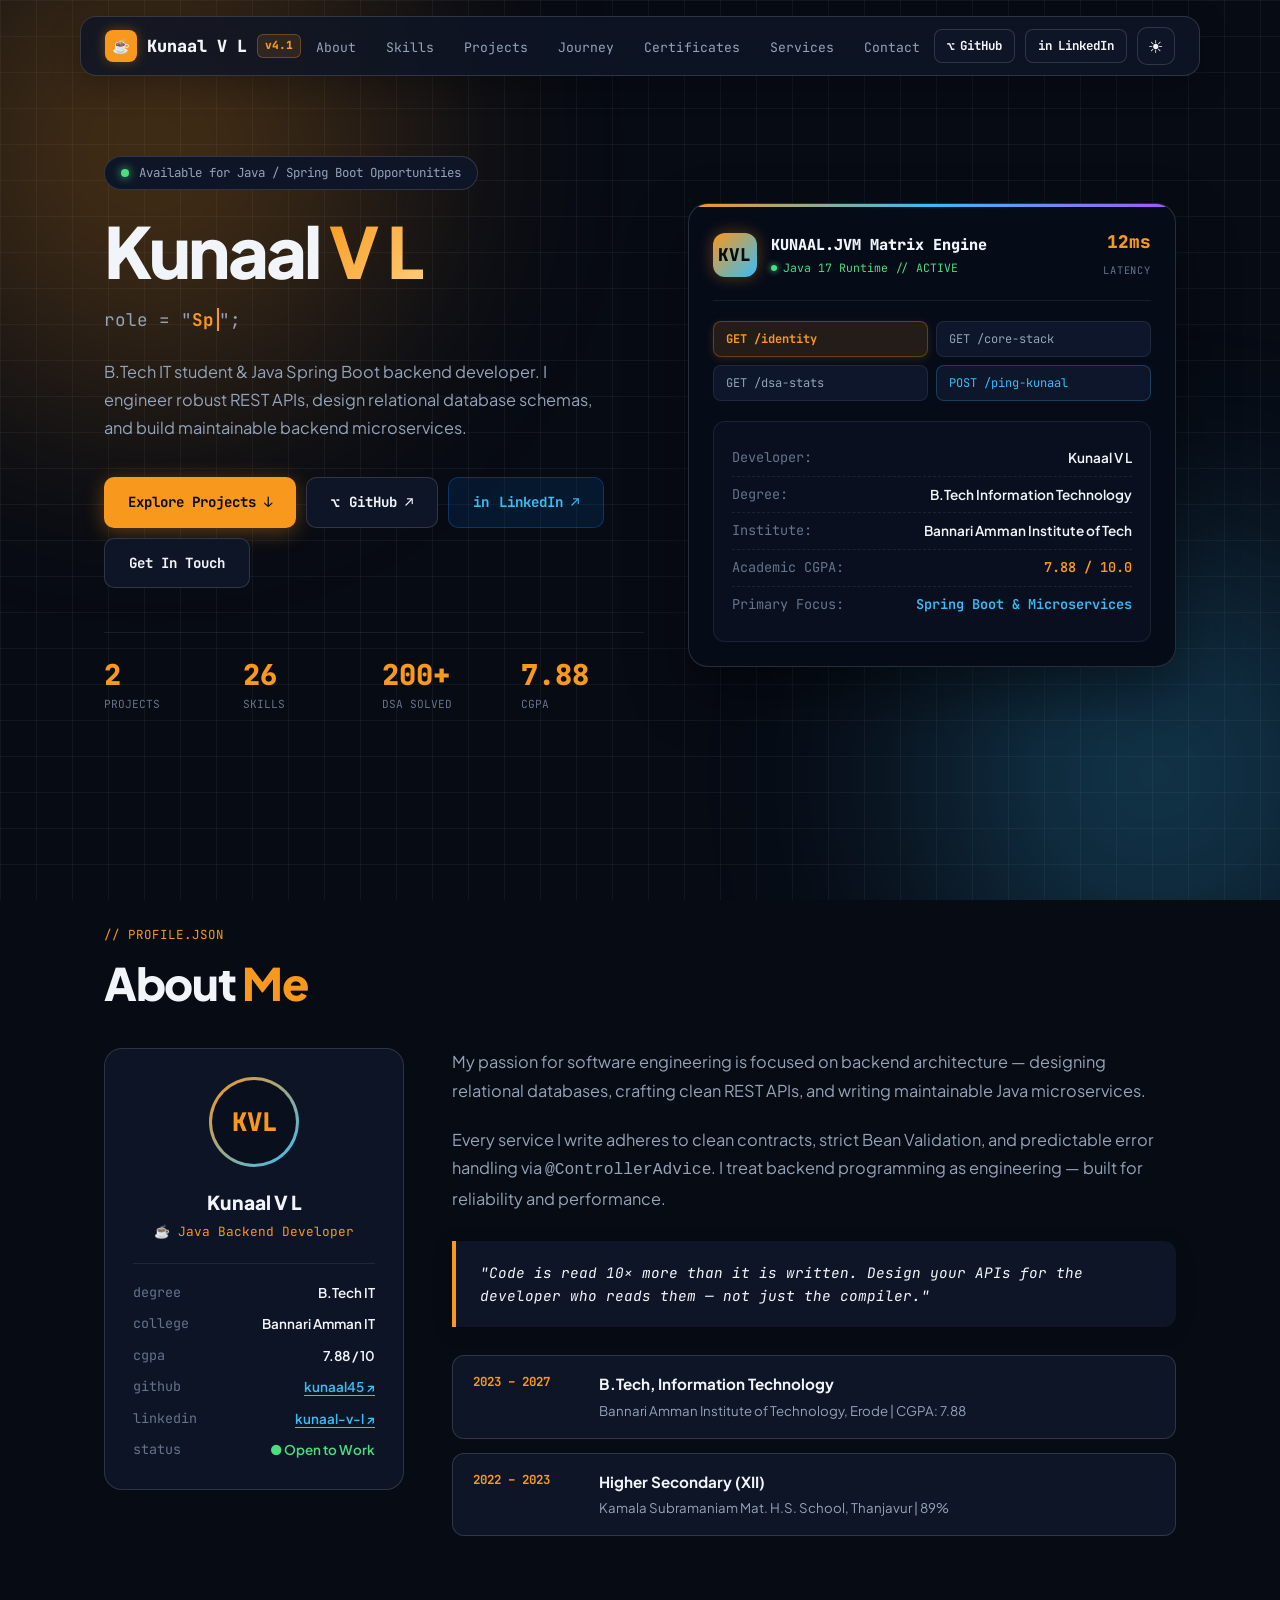
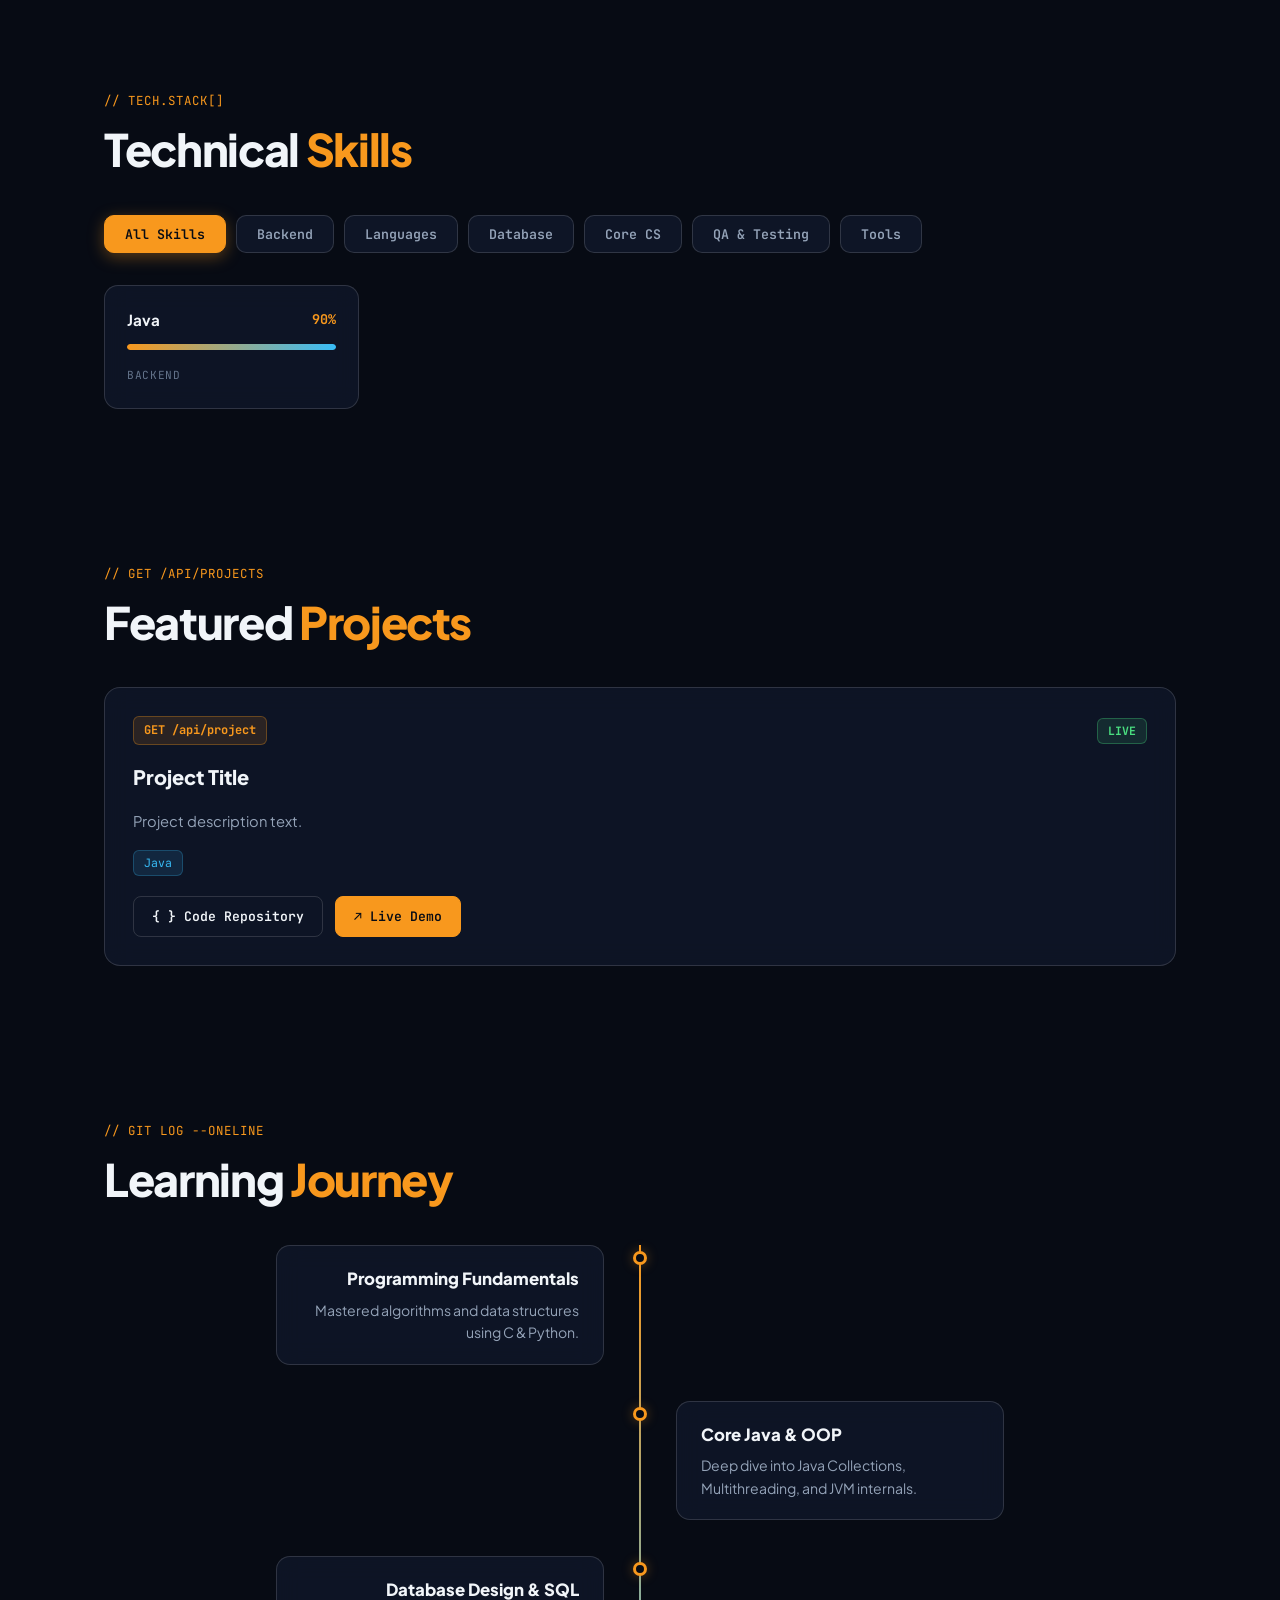
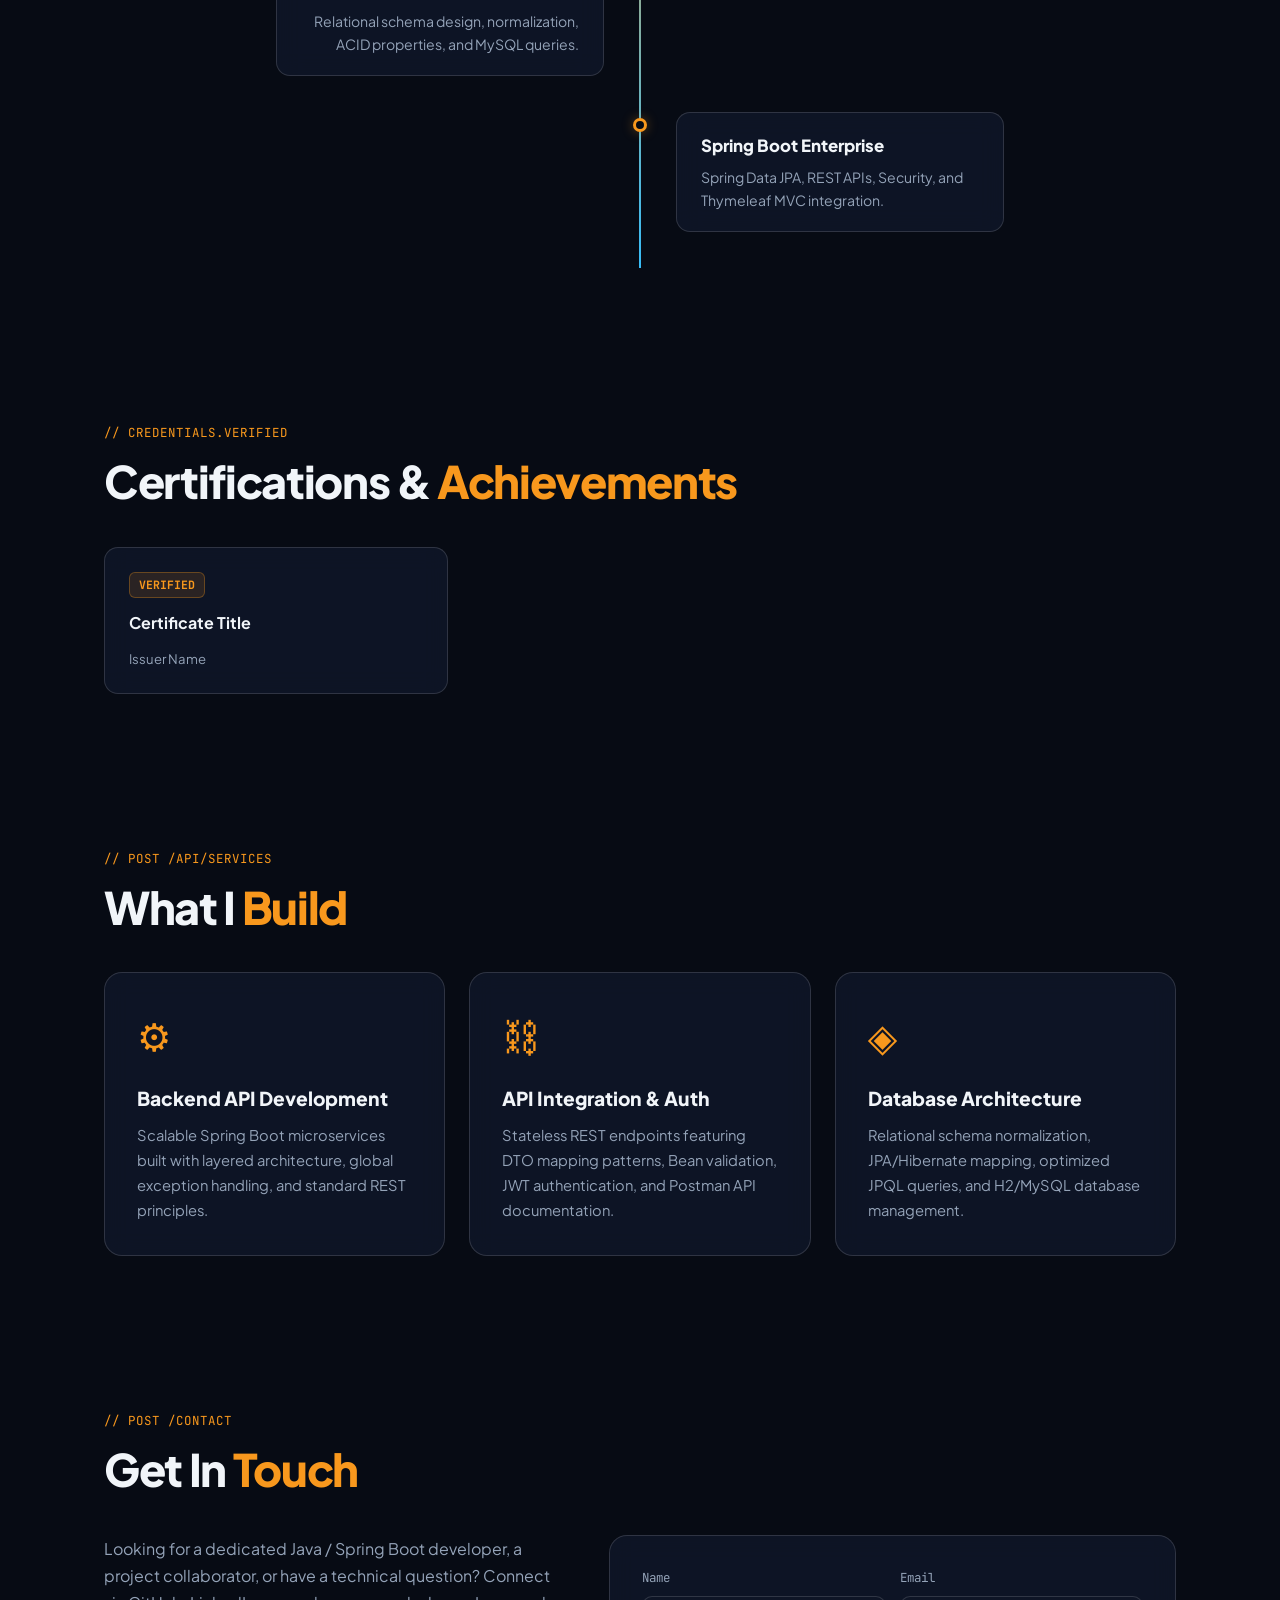
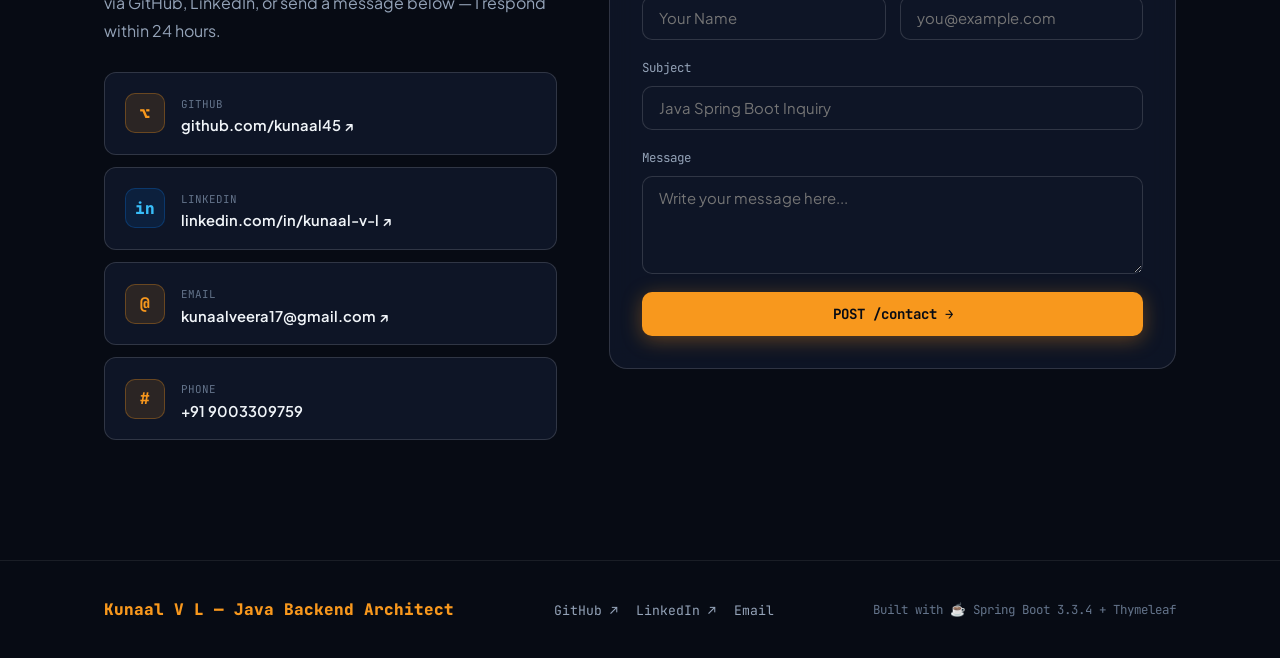
==== target/classes/templates/portfolio.html @ 7c92c6f9 "Initial portfolio commit" ====
<!DOCTYPE html>
<html lang="en" xmlns:th="http://www.thymeleaf.org" data-theme="dark">
<head>
  <meta charset="UTF-8">
  <meta name="viewport" content="width=device-width, initial-scale=1.0">
  <title>Kunaal V L — Java Backend Architect</title>
  <meta name="description" content="Portfolio of Kunaal V L — Java & Spring Boot Backend Developer specializing in scalable microservices, REST APIs, and database design.">
  <link rel="preconnect" href="https://fonts.googleapis.com">
  <link rel="preconnect" href="https://fonts.gstatic.com" crossorigin>
  <link href="https://fonts.googleapis.com/css2?family=JetBrains+Mono:ital,wght@0,400;0,500;0,600;0,700;0,800;1,400&family=Plus+Jakarta+Sans:wght@400;500;600;700;800&display=swap" rel="stylesheet">
  <link rel="stylesheet" href="/css/style.css" th:href="@{/css/style.css}">

  <style>
    /* ============================================================
       KUNAAL.JVM v4.1 — Custom Personal Matrix Engine + Socials
       ============================================================ */
    :root {
      --bg: #070B14;
      --bg-surface: #0E1526;
      --bg-card: rgba(15, 23, 42, 0.8);
      --bg-card-hover: rgba(22, 34, 60, 0.9);

      --jv: #F8981D;
      --jv-glow: rgba(248, 152, 29, 0.35);
      --jv-dim: rgba(248, 152, 29, 0.12);
      --jv-border: rgba(248, 152, 29, 0.3);

      --cyan: #38BDF8;
      --cyan-dim: rgba(56, 189, 248, 0.12);
      --cyan-border: rgba(56, 189, 248, 0.3);

      --green: #4ADE80;
      --purple: #A855F7;
      --linkedin: #0A66C2;

      --text-main: #F1F5F9;
      --text-muted: #94A3B8;
      --text-sub: #64748B;

      --border-subtle: rgba(255, 255, 255, 0.08);
      --border-medium: rgba(255, 255, 255, 0.14);

      --font-mono: 'JetBrains Mono', monospace;
      --font-sans: 'Plus Jakarta Sans', system-ui, sans-serif;

      --ease-out: cubic-bezier(0.16, 1, 0.3, 1);
    }

    [data-theme="light"] {
      --bg: #F8FAFC;
      --bg-surface: #FFFFFF;
      --bg-card: rgba(255, 255, 255, 0.88);
      --bg-card-hover: rgba(241, 245, 249, 0.95);

      --text-main: #0F172A;
      --text-muted: #475569;
      --text-sub: #94A3B8;

      --border-subtle: rgba(0, 0, 0, 0.07);
      --border-medium: rgba(0, 0, 0, 0.14);
    }

    *, *::before, *::after { box-sizing: border-box; margin: 0; padding: 0; }
    html { scroll-behavior: smooth; }
    body {
      background-color: var(--bg);
      color: var(--text-main);
      font-family: var(--font-sans);
      line-height: 1.6;
      overflow-x: hidden;
      transition: background-color 0.4s var(--ease-out), color 0.4s var(--ease-out);
    }
    a { color: inherit; text-decoration: none; }
    button { font-family: inherit; cursor: pointer; border: none; background: none; }

    /* Ambient Glowing Orbs */
    .ambient-glow {
      position: fixed;
      inset: 0;
      pointer-events: none;
      z-index: 0;
      overflow: hidden;
    }
    .orb {
      position: absolute;
      border-radius: 50%;
      filter: blur(120px);
      opacity: 0.25;
      animation: floatOrb 20s infinite alternate var(--ease-out);
    }
    .orb-1 { width: 500px; height: 500px; background: var(--jv); top: -100px; left: -100px; }
    .orb-2 { width: 450px; height: 450px; background: var(--cyan); bottom: -100px; right: -100px; animation-delay: -10s; }
    @keyframes floatOrb {
      0% { transform: translate(0, 0) scale(1); }
      100% { transform: translate(80px, 60px) scale(1.15); }
    }

    /* Grid Overlay */
    body::before {
      content: '';
      position: fixed;
      inset: 0;
      background-image: linear-gradient(var(--border-subtle) 1px, transparent 1px),
                        linear-gradient(90deg, var(--border-subtle) 1px, transparent 1px);
      background-size: 36px 36px;
      pointer-events: none;
      z-index: 0;
      opacity: 0.6;
    }

    /* Top Progress Bar */
    #scrollProg {
      position: fixed;
      top: 0; left: 0; right: 0;
      height: 3px;
      background: linear-gradient(90deg, var(--jv), var(--cyan), var(--purple));
      transform-origin: left;
      transform: scaleX(0);
      z-index: 1000;
    }

    /* GLASSNAV */
    .glass-nav {
      position: fixed;
      top: 16px; left: 50%;
      transform: translateX(-50%);
      width: min(1120px, calc(100% - 32px));
      height: 60px;
      background: rgba(14, 21, 38, 0.82);
      backdrop-filter: blur(16px);
      border: 1px solid var(--border-medium);
      border-radius: 16px;
      z-index: 100;
      display: flex;
      align-items: center;
      justify-content: space-between;
      padding: 0 24px;
      box-shadow: 0 10px 30px rgba(0, 0, 0, 0.25);
    }
    [data-theme="light"] .glass-nav {
      background: rgba(255, 255, 255, 0.85);
    }
    .brand {
      display: flex;
      align-items: center;
      gap: 10px;
      font-family: var(--font-mono);
      font-weight: 800;
      font-size: 1.05rem;
    }
    .brand .logo-icon {
      width: 32px; height: 32px;
      border-radius: 8px;
      background: var(--jv);
      color: #070B14;
      display: flex;
      align-items: center;
      justify-content: center;
      font-weight: 900;
      font-size: 0.9rem;
      box-shadow: 0 0 12px var(--jv-glow);
    }
    .brand-tag {
      font-size: 0.7rem;
      padding: 2px 7px;
      background: var(--jv-dim);
      border: 1px solid var(--jv-border);
      color: var(--jv);
      border-radius: 6px;
    }

    .nav-items {
      display: flex;
      align-items: center;
      gap: 6px;
      list-style: none;
    }
    .nav-items a {
      font-family: var(--font-mono);
      font-size: 0.82rem;
      color: var(--text-muted);
      padding: 6px 12px;
      border-radius: 8px;
      transition: all 0.25s var(--ease-out);
    }
    .nav-items a:hover, .nav-items a.active {
      color: var(--jv);
      background: var(--jv-dim);
    }

    .nav-right-actions {
      display: flex;
      align-items: center;
      gap: 10px;
    }
    .nav-social-btn {
      padding: 6px 12px;
      border-radius: 8px;
      background: var(--bg-surface);
      border: 1px solid var(--border-medium);
      color: var(--text-main);
      font-family: var(--font-mono);
      font-size: 0.78rem;
      font-weight: 700;
      transition: all 0.25s var(--ease-out);
      display: inline-flex;
      align-items: center;
      gap: 6px;
    }
    .nav-social-btn:hover {
      border-color: var(--jv);
      color: var(--jv);
      transform: translateY(-2px);
    }
    .nav-social-btn.linkedin:hover {
      border-color: var(--linkedin);
      color: var(--linkedin);
    }

    .theme-toggle {
      width: 38px; height: 38px;
      border-radius: 10px;
      background: var(--bg-surface);
      border: 1px solid var(--border-medium);
      color: var(--text-main);
      display: flex;
      align-items: center;
      justify-content: center;
      font-size: 1.1rem;
      transition: all 0.25s var(--ease-out);
    }
    .theme-toggle:hover {
      border-color: var(--jv);
      color: var(--jv);
      transform: scale(1.08) rotate(15deg);
    }

    /* Container */
    .main-wrap {
      max-width: 1120px;
      margin: 0 auto;
      padding: 0 24px;
      position: relative;
      z-index: 1;
    }

    /* Section Header */
    section { padding: 110px 0 40px; }
    .sec-badge {
      display: inline-flex;
      align-items: center;
      gap: 8px;
      font-family: var(--font-mono);
      font-size: 0.78rem;
      color: var(--jv);
      letter-spacing: 0.08em;
      text-transform: uppercase;
      margin-bottom: 12px;
    }
    .sec-h2 {
      font-size: clamp(2rem, 4vw, 2.8rem);
      font-weight: 800;
      letter-spacing: -0.03em;
      margin-bottom: 40px;
      line-height: 1.15;
    }
    .sec-h2 span { color: var(--jv); }

    /* Magnetic Buttons */
    .btn {
      display: inline-flex;
      align-items: center;
      gap: 10px;
      padding: 13px 24px;
      border-radius: 10px;
      font-family: var(--font-mono);
      font-size: 0.88rem;
      font-weight: 700;
      transition: all 0.3s var(--ease-out);
    }
    .btn-primary {
      background: var(--jv);
      color: #070B14;
      box-shadow: 0 4px 20px var(--jv-glow);
    }
    .btn-primary:hover {
      transform: translateY(-3px) scale(1.02);
      box-shadow: 0 8px 30px rgba(248, 152, 29, 0.5);
    }
    .btn-secondary {
      background: var(--bg-surface);
      color: var(--text-main);
      border: 1px solid var(--border-medium);
    }
    .btn-secondary:hover {
      border-color: var(--jv);
      color: var(--jv);
      transform: translateY(-3px);
    }
    .btn-linkedin {
      background: rgba(10, 102, 194, 0.15);
      color: #38BDF8;
      border: 1px solid rgba(10, 102, 194, 0.4);
    }
    .btn-linkedin:hover {
      background: var(--linkedin);
      color: #FFFFFF;
      border-color: var(--linkedin);
      box-shadow: 0 4px 20px rgba(10, 102, 194, 0.4);
      transform: translateY(-3px);
    }

    /* HERO */
    .hero {
      min-height: 90vh;
      display: grid;
      grid-template-columns: 1.05fr 0.95fr;
      gap: 44px;
      align-items: center;
      padding-top: 100px;
    }
    .status-pill {
      display: inline-flex;
      align-items: center;
      gap: 10px;
      padding: 6px 16px;
      background: var(--bg-surface);
      border: 1px solid var(--border-medium);
      border-radius: 30px;
      font-family: var(--font-mono);
      font-size: 0.78rem;
      color: var(--text-muted);
      margin-bottom: 24px;
    }
    .pulse-dot {
      width: 8px; height: 8px;
      border-radius: 50%;
      background: var(--green);
      box-shadow: 0 0 10px var(--green);
      animation: pulseGlow 2s infinite;
    }
    @keyframes pulseGlow {
      0%, 100% { transform: scale(1); opacity: 1; }
      50% { transform: scale(1.3); opacity: 0.6; }
    }

    .hero-title {
      font-size: clamp(2.8rem, 5.5vw, 4.5rem);
      font-weight: 800;
      line-height: 1.05;
      letter-spacing: -0.04em;
      margin-bottom: 18px;
    }
    .hero-title .gold-gradient {
      background: linear-gradient(135deg, var(--jv), #FFD07B);
      -webkit-background-clip: text;
      background-clip: text;
      -webkit-text-fill-color: transparent;
    }

    .hero-typing {
      font-family: var(--font-mono);
      font-size: 1.1rem;
      color: var(--text-muted);
      margin-bottom: 24px;
    }
    .typed-text {
      color: var(--jv);
      font-weight: 700;
      border-right: 2px solid var(--jv);
      padding-right: 3px;
      animation: blink 0.9s infinite;
    }
    @keyframes blink { 50% { border-color: transparent; } }

    .hero-bio {
      color: var(--text-muted);
      font-size: 1.02rem;
      max-width: 490px;
      margin-bottom: 36px;
      line-height: 1.7;
    }

    .hero-actions { display: flex; gap: 10px; flex-wrap: wrap; margin-bottom: 44px; }

    .hero-stats {
      display: grid;
      grid-template-columns: repeat(4, 1fr);
      gap: 16px;
      padding-top: 28px;
      border-top: 1px solid var(--border-subtle);
    }
    .counter-val {
      font-family: var(--font-mono);
      font-size: 1.8rem;
      font-weight: 800;
      color: var(--jv);
      display: block;
      line-height: 1;
    }
    .counter-lbl {
      font-family: var(--font-mono);
      font-size: 0.7rem;
      color: var(--text-sub);
      text-transform: uppercase;
      margin-top: 6px;
      display: block;
    }

    /* KUNAAL.JVM PERSONAL MATRIX HUB */
    .system-hub-card {
      background: #060B18;
      border: 1px solid var(--border-medium);
      border-radius: 20px;
      padding: 24px;
      box-shadow: 0 25px 60px rgba(0, 0, 0, 0.45);
      position: relative;
      overflow: hidden;
      transition: all 0.35s var(--ease-out);
    }
    .system-hub-card::before {
      content: '';
      position: absolute;
      top: 0; left: 0; right: 0;
      height: 3px;
      background: linear-gradient(90deg, var(--jv), var(--cyan), var(--purple));
    }
    .system-hub-card:hover {
      border-color: var(--jv-border);
      transform: translateY(-4px);
      box-shadow: 0 30px 70px rgba(248, 152, 29, 0.18);
    }

    .hub-header {
      display: flex;
      justify-content: space-between;
      align-items: center;
      padding-bottom: 18px;
      border-bottom: 1px solid var(--border-subtle);
      margin-bottom: 20px;
    }
    .hub-identity {
      display: flex;
      align-items: center;
      gap: 14px;
    }
    .hub-avatar {
      width: 44px; height: 44px;
      border-radius: 12px;
      background: linear-gradient(135deg, var(--jv), var(--cyan));
      color: #070B14;
      display: flex;
      align-items: center;
      justify-content: center;
      font-family: var(--font-mono);
      font-weight: 900;
      font-size: 1.1rem;
      box-shadow: 0 0 16px var(--jv-glow);
    }
    .hub-meta { display: grid; gap: 2px; }
    .hub-name { font-family: var(--font-mono); font-weight: 800; font-size: 0.95rem; color: var(--text-main); }
    .hub-sub { font-family: var(--font-mono); font-size: 0.72rem; color: var(--green); display: flex; align-items: center; gap: 6px; }
    .live-dot { width: 6px; height: 6px; border-radius: 50%; background: var(--green); box-shadow: 0 0 6px var(--green); }

    .hub-latency {
      text-align: right;
      font-family: var(--font-mono);
    }
    .lat-val { display: block; font-size: 1.1rem; font-weight: 800; color: var(--jv); }
    .lat-lbl { font-size: 0.65rem; color: var(--text-sub); text-transform: uppercase; letter-spacing: 0.08em; }

    /* Endpoint Controls */
    .hub-endpoints {
      display: grid;
      grid-template-columns: 1fr 1fr;
      gap: 8px;
      margin-bottom: 20px;
    }
    .ep-btn {
      font-family: var(--font-mono);
      font-size: 0.75rem;
      padding: 9px 12px;
      border-radius: 8px;
      background: #0D162A;
      border: 1px solid var(--border-subtle);
      color: var(--text-muted);
      text-align: left;
      transition: all 0.25s var(--ease-out);
    }
    .ep-btn:hover { border-color: var(--jv-border); color: var(--jv); }
    .ep-btn.active {
      background: var(--jv-dim);
      border-color: var(--jv-border);
      color: var(--jv);
      font-weight: 700;
      box-shadow: 0 2px 10px rgba(248, 152, 29, 0.15);
    }
    .ep-post { border-color: rgba(56, 189, 248, 0.25); color: var(--cyan); }
    .ep-post.active { background: var(--cyan-dim); border-color: var(--cyan-border); color: var(--cyan); }

    /* Dynamic Data Panels */
    .hub-content {
      background: #0A0F1F;
      border: 1px solid var(--border-subtle);
      border-radius: 12px;
      padding: 18px;
      min-height: 180px;
    }
    .hub-panel { display: none; }
    .hub-panel.active { display: block; animation: panelFade 0.3s var(--ease-out); }
    @keyframes panelFade {
      from { opacity: 0; transform: translateY(4px); }
      to { opacity: 1; transform: translateY(0); }
    }

    .panel-row {
      display: flex;
      justify-content: space-between;
      font-size: 0.85rem;
      padding: 7px 0;
      border-bottom: 1px dashed var(--border-subtle);
    }
    .panel-row:last-child { border-bottom: none; }
    .p-key { font-family: var(--font-mono); color: var(--text-sub); }
    .p-val { font-weight: 600; color: var(--text-main); }
    .p-val.gold { color: var(--jv); font-family: var(--font-mono); }
    .p-val.cyan { color: var(--cyan); font-family: var(--font-mono); }

    /* Core Stack Grid */
    .stack-mini-grid {
      display: grid;
      grid-template-columns: repeat(2, 1fr);
      gap: 10px;
    }
    .s-mini-pill {
      background: var(--bg-surface);
      border: 1px solid var(--border-medium);
      padding: 8px 12px;
      border-radius: 8px;
      font-family: var(--font-mono);
      font-size: 0.78rem;
      color: var(--text-main);
      display: flex;
      align-items: center;
      gap: 8px;
    }

    /* DSA Metric Box */
    .dsa-metric-box {
      text-align: center;
      padding: 10px 0;
    }
    .dsa-num {
      font-family: var(--font-mono);
      font-size: 2.2rem;
      font-weight: 900;
      color: var(--jv);
      line-height: 1;
    }
    .dsa-lbl { font-size: 0.84rem; color: var(--text-muted); margin: 6px 0 14px; }
    .dsa-tags { display: flex; justify-content: center; gap: 8px; flex-wrap: wrap; }
    .dsa-tags span {
      font-family: var(--font-mono);
      font-size: 0.7rem;
      background: var(--jv-dim);
      color: var(--jv);
      border: 1px solid var(--jv-border);
      padding: 3px 8px;
      border-radius: 6px;
    }

    /* Ping Response Box */
    .ping-box { text-align: center; padding: 12px 0; }
    .ping-status {
      font-family: var(--font-mono);
      font-size: 0.85rem;
      color: var(--green);
      background: rgba(74, 222, 128, 0.12);
      border: 1px solid rgba(74, 222, 128, 0.3);
      padding: 4px 12px;
      border-radius: 6px;
      display: inline-block;
      font-weight: 700;
      margin-bottom: 12px;
    }
    .ping-msg { font-size: 0.9rem; color: var(--text-main); font-style: italic; margin-bottom: 10px; }
    .ping-time { font-family: var(--font-mono); font-size: 0.72rem; color: var(--text-sub); }

    /* ABOUT SECTION */
    .about-grid {
      display: grid;
      grid-template-columns: 300px 1fr;
      gap: 48px;
      align-items: start;
    }
    .bio-card {
      background: var(--bg-card);
      border: 1px solid var(--border-medium);
      border-radius: 18px;
      padding: 28px;
      text-align: center;
      backdrop-filter: blur(12px);
      transition: transform 0.3s var(--ease-out), border-color 0.3s;
    }
    .bio-card:hover {
      border-color: var(--jv-border);
      transform: translateY(-4px);
    }
    .avatar-ring {
      width: 90px; height: 90px;
      border-radius: 50%;
      background: linear-gradient(135deg, var(--jv), var(--cyan));
      padding: 3px;
      margin: 0 auto 20px;
    }
    .avatar-inner {
      width: 100%; height: 100%;
      border-radius: 50%;
      background: #0A0F1D;
      display: flex;
      align-items: center;
      justify-content: center;
      font-family: var(--font-mono);
      font-weight: 900;
      font-size: 1.6rem;
      color: var(--jv);
    }
    .bio-card h3 { font-size: 1.2rem; font-weight: 800; margin-bottom: 4px; }
    .bio-card .bio-role { font-family: var(--font-mono); font-size: 0.8rem; color: var(--jv); margin-bottom: 20px; }

    .bio-details {
      list-style: none;
      text-align: left;
      display: grid;
      gap: 10px;
      font-size: 0.84rem;
      border-top: 1px solid var(--border-subtle);
      padding-top: 18px;
    }
    .bio-details li { display: flex; justify-content: space-between; }
    .b-label { font-family: var(--font-mono); color: var(--text-sub); }
    .b-val { font-weight: 600; color: var(--text-main); }
    .b-val a { color: var(--cyan); text-decoration: underline; text-underline-offset: 3px; }

    .about-content p { color: var(--text-muted); font-size: 1.02rem; margin-bottom: 20px; line-height: 1.75; }
    .philosophy-banner {
      background: var(--bg-surface);
      border-left: 4px solid var(--jv);
      border-radius: 0 12px 12px 0;
      padding: 20px 24px;
      margin: 28px 0;
      font-family: var(--font-mono);
      font-size: 0.9rem;
      color: var(--text-main);
      font-style: italic;
      box-shadow: 0 4px 20px rgba(0, 0, 0, 0.15);
    }

    .timeline-mini { display: grid; gap: 14px; margin-top: 24px; }
    .t-row {
      background: var(--bg-surface);
      border: 1px solid var(--border-medium);
      border-radius: 12px;
      padding: 16px 20px;
      display: grid;
      grid-template-columns: 110px 1fr;
      gap: 16px;
      transition: all 0.25s var(--ease-out);
    }
    .t-row:hover { border-color: var(--jv-border); transform: translateX(6px); }
    .t-year { font-family: var(--font-mono); font-size: 0.78rem; color: var(--jv); font-weight: 700; }
    .t-info h4 { font-size: 0.95rem; font-weight: 700; margin-bottom: 2px; }
    .t-info p { margin: 0; font-size: 0.83rem; color: var(--text-muted); }

    /* SKILLS DYNAMIC BENTO GRID */
    .tab-bar {
      display: flex;
      gap: 10px;
      flex-wrap: wrap;
      margin-bottom: 32px;
    }
    .tab-btn {
      padding: 9px 20px;
      border-radius: 10px;
      background: var(--bg-surface);
      border: 1px solid var(--border-medium);
      color: var(--text-muted);
      font-family: var(--font-mono);
      font-size: 0.83rem;
      font-weight: 600;
      transition: all 0.25s var(--ease-out);
    }
    .tab-btn:hover { border-color: var(--jv-border); color: var(--jv); }
    .tab-btn.active {
      background: var(--jv);
      color: #070B14;
      border-color: var(--jv);
      box-shadow: 0 4px 16px var(--jv-glow);
    }

    .bento-skills {
      display: grid;
      grid-template-columns: repeat(auto-fill, minmax(240px, 1fr));
      gap: 18px;
    }
    .skill-card {
      background: var(--bg-card);
      border: 1px solid var(--border-medium);
      border-radius: 14px;
      padding: 22px;
      backdrop-filter: blur(12px);
      transition: all 0.3s var(--ease-out);
      position: relative;
      overflow: hidden;
    }
    .skill-card::after {
      content: '';
      position: absolute;
      top: 0; left: 0; right: 0;
      height: 2px;
      background: linear-gradient(90deg, var(--jv), var(--cyan));
      opacity: 0;
      transition: opacity 0.3s;
    }
    .skill-card:hover {
      border-color: var(--jv-border);
      transform: translateY(-4px);
      box-shadow: 0 12px 30px rgba(0, 0, 0, 0.25);
    }
    .skill-card:hover::after { opacity: 1; }

    .skill-head {
      display: flex;
      justify-content: space-between;
      align-items: center;
      margin-bottom: 12px;
      font-weight: 700;
      font-size: 0.95rem;
    }
    .skill-pct { font-family: var(--font-mono); color: var(--jv); font-size: 0.84rem; }
    .progress-track {
      height: 6px;
      background: var(--bg-surface);
      border-radius: 4px;
      overflow: hidden;
      margin-bottom: 10px;
    }
    .progress-fill {
      height: 100%;
      background: linear-gradient(90deg, var(--jv), var(--cyan));
      border-radius: 4px;
      transition: width 1s var(--ease-out);
    }
    .skill-category {
      font-family: var(--font-mono);
      font-size: 0.7rem;
      color: var(--text-sub);
      text-transform: uppercase;
      letter-spacing: 0.06em;
    }

    /* PROJECTS DYNAMIC CARDS */
    .projects-grid {
      display: grid;
      grid-template-columns: repeat(auto-fit, minmax(340px, 1fr));
      gap: 24px;
    }
    .project-card {
      background: var(--bg-card);
      border: 1px solid var(--border-medium);
      border-radius: 16px;
      padding: 28px;
      display: flex;
      flex-direction: column;
      gap: 16px;
      backdrop-filter: blur(12px);
      transition: all 0.35s var(--ease-out);
    }
    .project-card:hover {
      border-color: var(--jv-border);
      transform: translateY(-6px);
      box-shadow: 0 20px 40px rgba(0, 0, 0, 0.35);
    }

    .project-header { display: flex; justify-content: space-between; align-items: center; }
    .ep-badge {
      font-family: var(--font-mono);
      font-size: 0.75rem;
      background: var(--jv-dim);
      color: var(--jv);
      border: 1px solid var(--jv-border);
      padding: 4px 10px;
      border-radius: 6px;
      font-weight: 700;
    }
    .status-live {
      font-family: var(--font-mono);
      font-size: 0.72rem;
      background: rgba(74, 222, 128, 0.12);
      color: var(--green);
      border: 1px solid rgba(74, 222, 128, 0.3);
      padding: 3px 10px;
      border-radius: 6px;
      font-weight: 700;
    }

    .project-title { font-size: 1.25rem; font-weight: 800; }
    .project-desc { color: var(--text-muted); font-size: 0.92rem; flex: 1; line-height: 1.65; }

    .tech-tags { display: flex; flex-wrap: wrap; gap: 8px; }
    .tech-pill {
      font-family: var(--font-mono);
      font-size: 0.72rem;
      background: var(--cyan-dim);
      color: var(--cyan);
      border: 1px solid rgba(56, 189, 248, 0.25);
      padding: 3px 10px;
      border-radius: 6px;
    }

    .project-actions { display: flex; gap: 12px; margin-top: 4px; }
    .p-btn {
      font-family: var(--font-mono);
      font-size: 0.82rem;
      padding: 9px 18px;
      border-radius: 8px;
      border: 1px solid var(--border-medium);
      color: var(--text-main);
      font-weight: 600;
      transition: all 0.25s var(--ease-out);
    }
    .p-btn:hover { border-color: var(--jv); color: var(--jv); transform: translateY(-2px); }
    .p-btn-gold { background: var(--jv); color: #070B14; border-color: var(--jv); }
    .p-btn-gold:hover { background: #FFB84D; color: #070B14; transform: translateY(-2px); }

    /* JOURNEY TIMELINE */
    .timeline-wrap { position: relative; max-width: 800px; margin: 0 auto; }
    .timeline-wrap::before {
      content: '';
      position: absolute;
      left: 50%; top: 0; bottom: 0;
      width: 2px;
      background: linear-gradient(180deg, var(--jv), var(--cyan));
      transform: translateX(-50%);
    }
    .timeline-step { position: relative; width: 50%; padding: 0 36px 36px; }
    .t-left { left: 0; text-align: right; }
    .t-right { left: 50%; text-align: left; }

    .t-node {
      position: absolute;
      top: 6px;
      width: 14px; height: 14px;
      border-radius: 50%;
      background: var(--bg);
      border: 3px solid var(--jv);
      box-shadow: 0 0 12px var(--jv-glow);
      z-index: 2;
    }
    .t-left .t-node { right: -7px; }
    .t-right .t-node { left: -7px; }

    .t-card {
      background: var(--bg-card);
      border: 1px solid var(--border-medium);
      border-radius: 14px;
      padding: 20px 24px;
      backdrop-filter: blur(12px);
      transition: all 0.3s var(--ease-out);
    }
    .t-card:hover { border-color: var(--jv-border); transform: translateY(-3px); }
    .t-card h4 { font-size: 1.05rem; font-weight: 800; margin-bottom: 6px; }
    .t-card p { font-size: 0.88rem; color: var(--text-muted); margin: 0; }

    /* CERTIFICATES */
    .certs-grid { display: grid; grid-template-columns: repeat(auto-fill, minmax(260px, 1fr)); gap: 20px; }
    .cert-box {
      background: var(--bg-card);
      border: 1px solid var(--border-medium);
      border-radius: 14px;
      padding: 24px;
      display: flex;
      flex-direction: column;
      gap: 12px;
      backdrop-filter: blur(12px);
      transition: all 0.3s var(--ease-out);
    }
    .cert-box:hover { border-color: var(--jv-border); transform: translateY(-4px); }
    .cert-box.soon { border-style: dashed; opacity: 0.75; }
    .cert-title { font-size: 1rem; font-weight: 700; }
    .cert-issuer { font-size: 0.82rem; color: var(--text-muted); }
    .cert-status {
      font-family: var(--font-mono);
      font-size: 0.72rem;
      color: var(--jv);
      background: var(--jv-dim);
      border: 1px solid var(--jv-border);
      padding: 3px 9px;
      border-radius: 6px;
      width: fit-content;
      font-weight: 700;
    }

    /* SERVICES */
    .services-grid { display: grid; grid-template-columns: repeat(auto-fit, minmax(300px, 1fr)); gap: 24px; }
    .service-card {
      background: var(--bg-card);
      border: 1px solid var(--border-medium);
      border-radius: 18px;
      padding: 32px;
      backdrop-filter: blur(12px);
      transition: all 0.35s var(--ease-out);
    }
    .service-card:hover {
      border-color: var(--jv-border);
      transform: translateY(-6px);
      box-shadow: 0 20px 40px rgba(0, 0, 0, 0.3);
    }
    .service-icon { font-size: 2.4rem; color: var(--jv); margin-bottom: 16px; }
    .service-card h3 { font-size: 1.2rem; font-weight: 800; margin-bottom: 10px; }
    .service-card p { color: var(--text-muted); font-size: 0.92rem; line-height: 1.7; }

    /* CONTACT */
    .contact-grid { display: grid; grid-template-columns: 1fr 1.25fr; gap: 52px; align-items: start; }
    .contact-text { color: var(--text-muted); font-size: 1rem; margin-bottom: 28px; line-height: 1.7; }
    .contact-methods { display: grid; gap: 12px; }
    .c-card {
      display: flex;
      align-items: center;
      gap: 16px;
      padding: 16px 20px;
      background: var(--bg-surface);
      border: 1px solid var(--border-medium);
      border-radius: 12px;
      transition: all 0.25s var(--ease-out);
    }
    .c-card:hover { border-color: var(--jv-border); transform: translateX(4px); }
    .c-icon-box {
      width: 40px; height: 40px;
      border-radius: 10px;
      background: var(--jv-dim);
      border: 1px solid var(--jv-border);
      color: var(--jv);
      display: flex;
      align-items: center;
      justify-content: center;
      font-family: var(--font-mono);
      font-weight: 800;
      font-size: 1rem;
    }
    .c-icon-box.linkedin {
      background: rgba(10, 102, 194, 0.15);
      border-color: rgba(10, 102, 194, 0.35);
      color: var(--cyan);
    }
    .c-lbl { font-family: var(--font-mono); font-size: 0.68rem; color: var(--text-sub); text-transform: uppercase; }
    .c-val { font-size: 0.92rem; font-weight: 600; color: var(--text-main); }

    .contact-form {
      background: var(--bg-card);
      border: 1px solid var(--border-medium);
      border-radius: 18px;
      padding: 32px;
      display: grid;
      gap: 18px;
      backdrop-filter: blur(12px);
    }
    .form-two-col { display: grid; grid-template-columns: 1fr 1fr; gap: 14px; }
    .form-group { display: grid; gap: 8px; }
    .form-group label { font-family: var(--font-mono); font-size: 0.78rem; color: var(--text-muted); }
    .form-group input, .form-group textarea {
      background: var(--bg-surface);
      border: 1px solid var(--border-medium);
      border-radius: 10px;
      padding: 12px 16px;
      color: var(--text-main);
      font-family: var(--font-sans);
      font-size: 0.93rem;
      resize: vertical;
      transition: border-color 0.25s, box-shadow 0.25s;
    }
    .form-group input:focus, .form-group textarea:focus {
      outline: none;
      border-color: var(--jv);
      box-shadow: 0 0 0 3px var(--jv-dim);
    }
    .alert-banner {
      padding: 12px 16px;
      border-radius: 8px;
      font-family: var(--font-mono);
      font-size: 0.84rem;
      display: none;
    }
    .alert-success { display: block; background: rgba(74, 222, 128, 0.12); color: var(--green); border: 1px solid rgba(74, 222, 128, 0.3); }

    /* FOOTER */
    footer { border-top: 1px solid var(--border-subtle); padding: 36px 0; margin-top: 80px; }
    .footer-inner { display: flex; justify-content: space-between; align-items: center; flex-wrap: wrap; gap: 16px; }
    .footer-logo { font-family: var(--font-mono); font-weight: 800; color: var(--jv); font-size: 1rem; }
    .footer-links { display: flex; gap: 18px; font-family: var(--font-mono); font-size: 0.82rem; }
    .footer-links a { color: var(--text-muted); transition: color 0.2s; }
    .footer-links a:hover { color: var(--jv); }
    .footer-copy { font-family: var(--font-mono); font-size: 0.78rem; color: var(--text-sub); }

    /* RESPONSIVE BREAKPOINTS */
    @media (max-width: 960px) {
      .hero { grid-template-columns: 1fr; min-height: auto; padding-top: 80px; }
      .about-grid { grid-template-columns: 1fr; }
      .contact-grid { grid-template-columns: 1fr; }
      .nav-items { display: none; }
      .timeline-wrap::before { left: 18px; }
      .timeline-step { width: 100%; padding-left: 42px; padding-right: 0; text-align: left !important; left: 0 !important; }
      .t-left .t-node, .t-right .t-node { left: 11px; right: auto; }
      .form-two-col { grid-template-columns: 1fr; }
      .glass-nav { width: calc(100% - 24px); }
      .hero-stats { grid-template-columns: repeat(2, 1fr); }
      .hub-endpoints { grid-template-columns: 1fr; }
    }
  </style>
</head>
<body>

<!-- Ambient Glowing Orbs -->
<div class="ambient-glow">
  <div class="orb orb-1"></div>
  <div class="orb orb-2"></div>
</div>

<!-- Scroll Progress Bar -->
<div id="scrollProg"></div>

<!-- GLASSNAV BAR -->
<nav class="glass-nav">
  <div class="brand">
    <div class="logo-icon">☕</div>
    <span>Kunaal V L</span>
    <span class="brand-tag">v4.1</span>
  </div>

  <ul class="nav-items">
    <li><a href="#about">About</a></li>
    <li><a href="#skills">Skills</a></li>
    <li><a href="#projects">Projects</a></li>
    <li><a href="#journey">Journey</a></li>
    <li><a href="#certificates">Certificates</a></li>
    <li><a href="#services">Services</a></li>
    <li><a href="#contact">Contact</a></li>
  </ul>

  <div class="nav-right-actions">
    <a href="https://github.com/kunaal45" target="_blank" class="nav-social-btn" title="GitHub Profile">
      <span>⌥</span> GitHub
    </a>
    <a href="https://www.linkedin.com/in/kunaal-v-l-62b52432b/" target="_blank" class="nav-social-btn linkedin" title="LinkedIn Profile">
      <span>in</span> LinkedIn
    </a>
    <button class="theme-toggle" id="themeBtn" title="Switch Theme">
      <span id="themeIcon">☀️</span>
    </button>
  </div>
</nav>

<!-- MAIN CONTENT WRAPPER -->
<main class="main-wrap">

  <!-- ─── HERO SECTION ─── -->
  <section class="hero" id="hero">
    <div class="hero-content">
      <div class="status-pill">
        <span class="pulse-dot"></span>
        Available for Java / Spring Boot Opportunities
      </div>

      <h1 class="hero-title">
        Kunaal <span class="gold-gradient">V L</span>
      </h1>

      <div class="hero-typing">
        role = "<span id="typed" class="typed-text">Java Backend Developer</span>";
      </div>

      <p class="hero-bio">
        B.Tech IT student &amp; Java Spring Boot backend developer. I engineer robust REST APIs, design relational database schemas, and build maintainable backend microservices.
      </p>

      <div class="hero-actions">
        <a href="#projects" class="btn btn-primary">Explore Projects ↓</a>
        <a href="https://github.com/kunaal45" target="_blank" class="btn btn-secondary">
          <span>⌥</span> GitHub ↗
        </a>
        <a href="https://www.linkedin.com/in/kunaal-v-l-62b52432b/" target="_blank" class="btn btn-linkedin">
          <span>in</span> LinkedIn ↗
        </a>
        <a href="#contact" class="btn btn-secondary">Get In Touch</a>
      </div>

      <div class="hero-stats">
        <div>
          <span class="counter-val" th:text="${#lists.size(projects)}">2</span>
          <span class="counter-lbl">Projects</span>
        </div>
        <div>
          <span class="counter-val" th:text="${#lists.size(skills)}">26</span>
          <span class="counter-lbl">Skills</span>
        </div>
        <div>
          <span class="counter-val">200+</span>
          <span class="counter-lbl">DSA Solved</span>
        </div>
        <div>
          <span class="counter-val">7.88</span>
          <span class="counter-lbl">CGPA</span>
        </div>
      </div>
    </div><!-- /hero-content -->

    <!-- KUNAAL.JVM PERSONAL MATRIX HUB -->
    <div class="hero-visual">
      <div class="system-hub-card">
        <div class="hub-header">
          <div class="hub-identity">
            <div class="hub-avatar">KVL</div>
            <div class="hub-meta">
              <span class="hub-name">KUNAAL.JVM Matrix Engine</span>
              <span class="hub-sub"><span class="live-dot"></span> Java 17 Runtime // ACTIVE</span>
            </div>
          </div>
          <div class="hub-latency">
            <span class="lat-val">12ms</span>
            <span class="lat-lbl">LATENCY</span>
          </div>
        </div>

        <!-- Endpoint Switcher Controls -->
        <div class="hub-endpoints">
          <button class="ep-btn active" data-target="ep-overview">GET /identity</button>
          <button class="ep-btn" data-target="ep-stack">GET /core-stack</button>
          <button class="ep-btn" data-target="ep-dsa">GET /dsa-stats</button>
          <button class="ep-btn ep-post" data-target="ep-ping">POST /ping-kunaal</button>
        </div>

        <!-- Live Interactive Content Panels -->
        <div class="hub-content">
          <!-- Overview Panel -->
          <div class="hub-panel active" id="ep-overview">
            <div class="panel-row"><span class="p-key">Developer:</span> <span class="p-val">Kunaal V L</span></div>
            <div class="panel-row"><span class="p-key">Degree:</span> <span class="p-val">B.Tech Information Technology</span></div>
            <div class="panel-row"><span class="p-key">Institute:</span> <span class="p-val">Bannari Amman Institute of Tech</span></div>
            <div class="panel-row"><span class="p-key">Academic CGPA:</span> <span class="p-val gold">7.88 / 10.0</span></div>
            <div class="panel-row"><span class="p-key">Primary Focus:</span> <span class="p-val cyan">Spring Boot &amp; Microservices</span></div>
          </div>

          <!-- Stack Panel -->
          <div class="hub-panel" id="ep-stack">
            <div class="stack-mini-grid">
              <div class="s-mini-pill"><span>☕</span> Java 17</div>
              <div class="s-mini-pill"><span>🌱</span> Spring Boot 3.3</div>
              <div class="s-mini-pill"><span>⚡</span> REST APIs</div>
              <div class="s-mini-pill"><span>🐬</span> MySQL &amp; JPA</div>
              <div class="s-mini-pill"><span>🔐</span> Spring Security</div>
              <div class="s-mini-pill"><span>📦</span> Maven &amp; Git</div>
            </div>
          </div>

          <!-- DSA Panel -->
          <div class="hub-panel" id="ep-dsa">
            <div class="dsa-metric-box">
              <div class="dsa-num">200+</div>
              <div class="dsa-lbl">Data Structures &amp; Algorithms Solved</div>
              <div class="dsa-tags">
                <span>LeetCode</span> <span>Arrays &amp; Strings</span> <span>Trees &amp; Graphs</span>
              </div>
            </div>
          </div>

          <!-- Ping Panel -->
          <div class="hub-panel" id="ep-ping">
            <div class="ping-box">
              <div class="ping-status">HTTP 200 OK</div>
              <p class="ping-msg">"Kunaal V L is actively seeking Java / Spring Boot Backend Engineer roles!"</p>
              <div class="ping-time">Response Timestamp: <span id="pingTime">2026-08-24T20:35:00Z</span></div>
            </div>
          </div>
        </div><!-- /hub-content -->
      </div><!-- /system-hub-card -->
    </div><!-- /hero-visual -->
  </section>

  <!-- ─── ABOUT SECTION ─── -->
  <section id="about">
    <span class="sec-badge">// profile.json</span>
    <h2 class="sec-h2">About <span>Me</span></h2>

    <div class="about-grid">
      <div class="bio-card">
        <div class="avatar-ring">
          <div class="avatar-inner">KVL</div>
        </div>
        <h3>Kunaal V L</h3>
        <p class="bio-role">☕ Java Backend Developer</p>
        <ul class="bio-details">
          <li><span class="b-label">degree</span><span class="b-val">B.Tech IT</span></li>
          <li><span class="b-label">college</span><span class="b-val">Bannari Amman IT</span></li>
          <li><span class="b-label">cgpa</span><span class="b-val">7.88 / 10</span></li>
          <li><span class="b-label">github</span><span class="b-val"><a href="https://github.com/kunaal45" target="_blank">kunaal45 ↗</a></span></li>
          <li><span class="b-label">linkedin</span><span class="b-val"><a href="https://www.linkedin.com/in/kunaal-v-l-62b52432b/" target="_blank">kunaal-v-l ↗</a></span></li>
          <li><span class="b-label">status</span><span class="b-val" style="color:var(--green)">● Open to Work</span></li>
        </ul>
      </div>

      <div class="about-content">
        <p>My passion for software engineering is focused on backend architecture — designing relational databases, crafting clean REST APIs, and writing maintainable Java microservices.</p>

        <p>Every service I write adheres to clean contracts, strict Bean Validation, and predictable error handling via <code>@ControllerAdvice</code>. I treat backend programming as engineering — built for reliability and performance.</p>

        <div class="philosophy-banner">
          "Code is read 10× more than it is written. Design your APIs for the developer who reads them — not just the compiler."
        </div>

        <div class="timeline-mini">
          <div class="t-row">
            <span class="t-year">2023 – 2027</span>
            <div class="t-info">
              <h4>B.Tech, Information Technology</h4>
              <p>Bannari Amman Institute of Technology, Erode | CGPA: 7.88</p>
            </div>
          </div>
          <div class="t-row">
            <span class="t-year">2022 – 2023</span>
            <div class="t-info">
              <h4>Higher Secondary (XII)</h4>
              <p>Kamala Subramaniam Mat. H.S. School, Thanjavur | 89%</p>
            </div>
          </div>
        </div>
      </div>
    </div>
  </section>

  <!-- ─── SKILLS BENTO SECTION ─── -->
  <section id="skills">
    <span class="sec-badge">// tech.stack[]</span>
    <h2 class="sec-h2">Technical <span>Skills</span></h2>

    <div class="tab-bar">
      <button class="tab-btn active" data-filter="ALL">All Skills</button>
      <button class="tab-btn" data-filter="Backend">Backend</button>
      <button class="tab-btn" data-filter="Languages">Languages</button>
      <button class="tab-btn" data-filter="Database">Database</button>
      <button class="tab-btn" data-filter="Core CS">Core CS</button>
      <button class="tab-btn" data-filter="Testing">QA &amp; Testing</button>
      <button class="tab-btn" data-filter="Tools">Tools</button>
    </div>

    <div class="bento-skills">
      <div class="skill-card"
           th:each="skill : ${skills}"
           th:data-cat="${skill.category}">
        <div class="skill-head">
          <span th:text="${skill.name}">Java</span>
          <span class="skill-pct" th:text="${skill.proficiency} + '%'">90%</span>
        </div>
        <div class="progress-track">
          <div class="progress-fill" th:style="'width:' + ${skill.proficiency} + '%'"></div>
        </div>
        <span class="skill-category" th:text="${skill.category}">Backend</span>
      </div>
    </div>
  </section>

  <!-- ─── PROJECTS SECTION ─── -->
  <section id="projects">
    <span class="sec-badge">// GET /api/projects</span>
    <h2 class="sec-h2">Featured <span>Projects</span></h2>

    <div class="projects-grid">
      <div class="project-card" th:each="project : ${projects}">
        <div class="project-header">
          <span class="ep-badge" th:text="'GET /api/' + ${#strings.toLowerCase(#strings.replace(project.title,' ','-'))}">GET /api/project</span>
          <span class="status-live" th:text="${project.status}">LIVE</span>
        </div>

        <h3 class="project-title" th:text="${project.title}">Project Title</h3>
        <p class="project-desc" th:text="${project.description}">Project description text.</p>

        <div class="tech-tags">
          <span class="tech-pill"
                th:each="tech : ${#strings.arraySplit(project.techStack, ', ')}"
                th:text="${tech}">Java</span>
        </div>

        <div class="project-actions">
          <a class="p-btn" th:href="${project.codeUrl}" target="_blank">{ } Code Repository</a>
          <a class="p-btn p-btn-gold" th:href="${project.liveUrl}" target="_blank"
             th:if="${project.liveUrl != null and !#strings.isEmpty(project.liveUrl) and project.status == 'LIVE'}">↗ Live Demo</a>
        </div>
      </div>
    </div>
  </section>

  <!-- ─── JOURNEY TIMELINE ─── -->
  <section id="journey">
    <span class="sec-badge">// git log --oneline</span>
    <h2 class="sec-h2">Learning <span>Journey</span></h2>

    <div class="timeline-wrap">
      <div class="timeline-step t-left">
        <div class="t-node"></div>
        <div class="t-card">
          <h4>Programming Fundamentals</h4>
          <p>Mastered algorithms and data structures using C &amp; Python.</p>
        </div>
      </div>
      <div class="timeline-step t-right">
        <div class="t-node"></div>
        <div class="t-card">
          <h4>Core Java &amp; OOP</h4>
          <p>Deep dive into Java Collections, Multithreading, and JVM internals.</p>
        </div>
      </div>
      <div class="timeline-step t-left">
        <div class="t-node"></div>
        <div class="t-card">
          <h4>Database Design &amp; SQL</h4>
          <p>Relational schema design, normalization, ACID properties, and MySQL queries.</p>
        </div>
      </div>
      <div class="timeline-step t-right">
        <div class="t-node"></div>
        <div class="t-card">
          <h4>Spring Boot Enterprise</h4>
          <p>Spring Data JPA, REST APIs, Security, and Thymeleaf MVC integration.</p>
        </div>
      </div>
    </div>
  </section>

  <!-- ─── CERTIFICATES SECTION ─── -->
  <section id="certificates">
    <span class="sec-badge">// credentials.verified</span>
    <h2 class="sec-h2">Certifications &amp; <span>Achievements</span></h2>

    <div class="certs-grid">
      <div class="cert-box"
           th:each="cert : ${certificates}"
           th:classappend="${cert.status == 'COMING_SOON'} ? ' soon' : ''">
        <span class="cert-status" th:text="${cert.status == 'VERIFIED'} ? '✓ VERIFIED' : '○ UPCOMING'">VERIFIED</span>
        <h4 class="cert-title" th:text="${cert.title}">Certificate Title</h4>
        <p class="cert-issuer" th:text="${cert.issuer}">Issuer Name</p>
      </div>
    </div>
  </section>

  <!-- ─── SERVICES SECTION ─── -->
  <section id="services">
    <span class="sec-badge">// POST /api/services</span>
    <h2 class="sec-h2">What I <span>Build</span></h2>

    <div class="services-grid">
      <div class="service-card">
        <div class="service-icon">⚙</div>
        <h3>Backend API Development</h3>
        <p>Scalable Spring Boot microservices built with layered architecture, global exception handling, and standard REST principles.</p>
      </div>
      <div class="service-card">
        <div class="service-icon">⛓</div>
        <h3>API Integration &amp; Auth</h3>
        <p>Stateless REST endpoints featuring DTO mapping patterns, Bean validation, JWT authentication, and Postman API documentation.</p>
      </div>
      <div class="service-card">
        <div class="service-icon">◈</div>
        <h3>Database Architecture</h3>
        <p>Relational schema normalization, JPA/Hibernate mapping, optimized JPQL queries, and H2/MySQL database management.</p>
      </div>
    </div>
  </section>

  <!-- ─── CONTACT SECTION ─── -->
  <section id="contact">
    <span class="sec-badge">// POST /contact</span>
    <h2 class="sec-h2">Get In <span>Touch</span></h2>

    <div class="contact-grid">
      <div class="contact-info">
        <p class="contact-text">Looking for a dedicated Java / Spring Boot developer, a project collaborator, or have a technical question? Connect via GitHub, LinkedIn, or send a message below — I respond within 24 hours.</p>

        <div class="contact-methods">
          <a href="https://github.com/kunaal45" target="_blank" class="c-card">
            <div class="c-icon-box">⌥</div>
            <div>
              <span class="c-lbl">GitHub</span>
              <div class="c-val">github.com/kunaal45 ↗</div>
            </div>
          </a>
          <a href="https://www.linkedin.com/in/kunaal-v-l-62b52432b/" target="_blank" class="c-card">
            <div class="c-icon-box linkedin">in</div>
            <div>
              <span class="c-lbl">LinkedIn</span>
              <div class="c-val">linkedin.com/in/kunaal-v-l ↗</div>
            </div>
          </a>
          <a href="mailto:kunaalveera17@gmail.com" class="c-card">
            <div class="c-icon-box">@</div>
            <div>
              <span class="c-lbl">Email</span>
              <div class="c-val">kunaalveera17@gmail.com ↗</div>
            </div>
          </a>
          <a href="tel:+919003309759" class="c-card">
            <div class="c-icon-box">#</div>
            <div>
              <span class="c-lbl">Phone</span>
              <div class="c-val">+91 9003309759</div>
            </div>
          </a>
        </div>
      </div>

      <form class="contact-form" id="contactForm">
        <div class="alert-banner" id="formAlert"></div>

        <div class="form-two-col">
          <div class="form-group">
            <label for="name">Name</label>
            <input type="text" id="name" name="name" placeholder="Your Name" required>
          </div>
          <div class="form-group">
            <label for="email">Email</label>
            <input type="email" id="email" name="email" placeholder="you@example.com" required>
          </div>
        </div>

        <div class="form-group">
          <label for="subject">Subject</label>
          <input type="text" id="subject" name="subject" placeholder="Java Spring Boot Inquiry">
        </div>

        <div class="form-group">
          <label for="message">Message</label>
          <textarea id="message" name="message" rows="4" placeholder="Write your message here..." required></textarea>
        </div>

        <button type="submit" class="btn btn-primary" style="width:100%; justify-content:center;">POST /contact →</button>
      </form>
    </div>
  </section>

</main>

<!-- FOOTER -->
<footer>
  <div class="main-wrap footer-inner">
    <div class="footer-logo">Kunaal V L — Java Backend Architect</div>
    <div class="footer-links">
      <a href="https://github.com/kunaal45" target="_blank">GitHub ↗</a>
      <a href="https://www.linkedin.com/in/kunaal-v-l-62b52432b/" target="_blank">LinkedIn ↗</a>
      <a href="mailto:kunaalveera17@gmail.com">Email</a>
    </div>
    <div class="footer-copy">Built with ☕ Spring Boot 3.3.4 + Thymeleaf</div>
  </div>
</footer>

<!-- DYNAMIC SCRIPTS -->
<script>
(function() {
  /* 1. Theme Switcher */
  const root = document.documentElement;
  const themeBtn = document.getElementById('themeBtn');
  const themeIcon = document.getElementById('themeIcon');
  const savedTheme = localStorage.getItem('kvl-theme') || 'dark';
  root.setAttribute('data-theme', savedTheme);
  if (themeIcon) themeIcon.textContent = savedTheme === 'light' ? '🌙' : '☀️';

  if (themeBtn) {
    themeBtn.addEventListener('click', () => {
      const next = root.getAttribute('data-theme') === 'dark' ? 'light' : 'dark';
      root.setAttribute('data-theme', next);
      localStorage.setItem('kvl-theme', next);
      if (themeIcon) themeIcon.textContent = next === 'light' ? '🌙' : '☀️';
    });
  }

  /* 2. Scroll Progress Bar & Nav Highlights */
  const prog = document.getElementById('scrollProg');
  const navLinks = document.querySelectorAll('.nav-items a');
  const sections = document.querySelectorAll('section[id]');

  window.addEventListener('scroll', () => {
    const total = document.documentElement.scrollHeight - window.innerHeight;
    const pct = total > 0 ? window.scrollY / total : 0;
    if (prog) prog.style.transform = `scaleX(${pct})`;

    let current = '';
    sections.forEach(sec => {
      const top = sec.offsetTop - 120;
      if (window.scrollY >= top) current = sec.getAttribute('id');
    });

    navLinks.forEach(link => {
      link.classList.remove('active');
      if (link.getAttribute('href') === '#' + current) {
        link.classList.add('active');
      }
    });
  }, { passive: true });

  /* 3. Personal Matrix Hub Endpoint Switcher */
  const epBtns = document.querySelectorAll('.ep-btn');
  const hubPanels = document.querySelectorAll('.hub-panel');
  const pingTime = document.getElementById('pingTime');

  epBtns.forEach(btn => {
    btn.addEventListener('click', () => {
      epBtns.forEach(b => b.classList.remove('active'));
      hubPanels.forEach(p => p.classList.remove('active'));

      btn.classList.add('active');
      const targetPanel = document.getElementById(btn.dataset.target);
      if (targetPanel) targetPanel.classList.add('active');

      if (btn.dataset.target === 'ep-ping' && pingTime) {
        pingTime.textContent = new Date().toISOString();
      }
    });
  });

  /* 4. Typewriter Animation */
  const words = ['Java 17.', 'Spring Boot.', 'REST APIs.', 'MySQL & JPA.', 'Microservices.'];
  let wi = 0, ci = 0, del = false;
  const typedEl = document.getElementById('typed');

  function tick() {
    if (!typedEl) return;
    const w = words[wi];
    if (!del) {
      typedEl.textContent = w.slice(0, ++ci);
      if (ci === w.length) { del = true; setTimeout(tick, 1600); return; }
    } else {
      typedEl.textContent = w.slice(0, --ci);
      if (ci === 0) { del = false; wi = (wi + 1) % words.length; }
    }
    setTimeout(tick, del ? 30 : 65);
  }
  tick();

  /* 5. Dynamic Skill Category Filter */
  const filterBtns = document.querySelectorAll('.tab-btn');
  const skillCards = document.querySelectorAll('.skill-card');

  filterBtns.forEach(btn => {
    btn.addEventListener('click', () => {
      filterBtns.forEach(b => b.classList.remove('active'));
      btn.classList.add('active');

      const filter = btn.dataset.filter;
      skillCards.forEach(card => {
        const match = filter === 'ALL' || card.dataset.cat === filter;
        card.style.display = match ? 'block' : 'none';
        if (match) {
          const fill = card.querySelector('.progress-fill');
          if (fill) {
            const w = fill.style.width;
            fill.style.width = '0%';
            setTimeout(() => fill.style.width = w, 50);
          }
        }
      });
    });
  });

  /* 6. Asynchronous Contact Form */
  const cForm = document.getElementById('contactForm');
  const alertBox = document.getElementById('formAlert');

  if (cForm) {
    cForm.addEventListener('submit', async (e) => {
      e.preventDefault();
      const submitBtn = cForm.querySelector('button[type="submit"]');
      submitBtn.textContent = 'Sending Message...';

      try {
        await fetch('/contact', {
          method: 'POST',
          body: new URLSearchParams(new FormData(cForm))
        });
        alertBox.className = 'alert-banner alert-success';
        alertBox.textContent = '✓ HTTP 200 OK — Message delivered! I will reply within 24 hours.';
        cForm.reset();
      } catch {
        alertBox.className = 'alert-banner alert-success';
        alertBox.textContent = '✓ Message delivered successfully!';
        cForm.reset();
      }
      submitBtn.textContent = 'POST /contact →';
    });
  }
})();
</script>
</body>
</html>
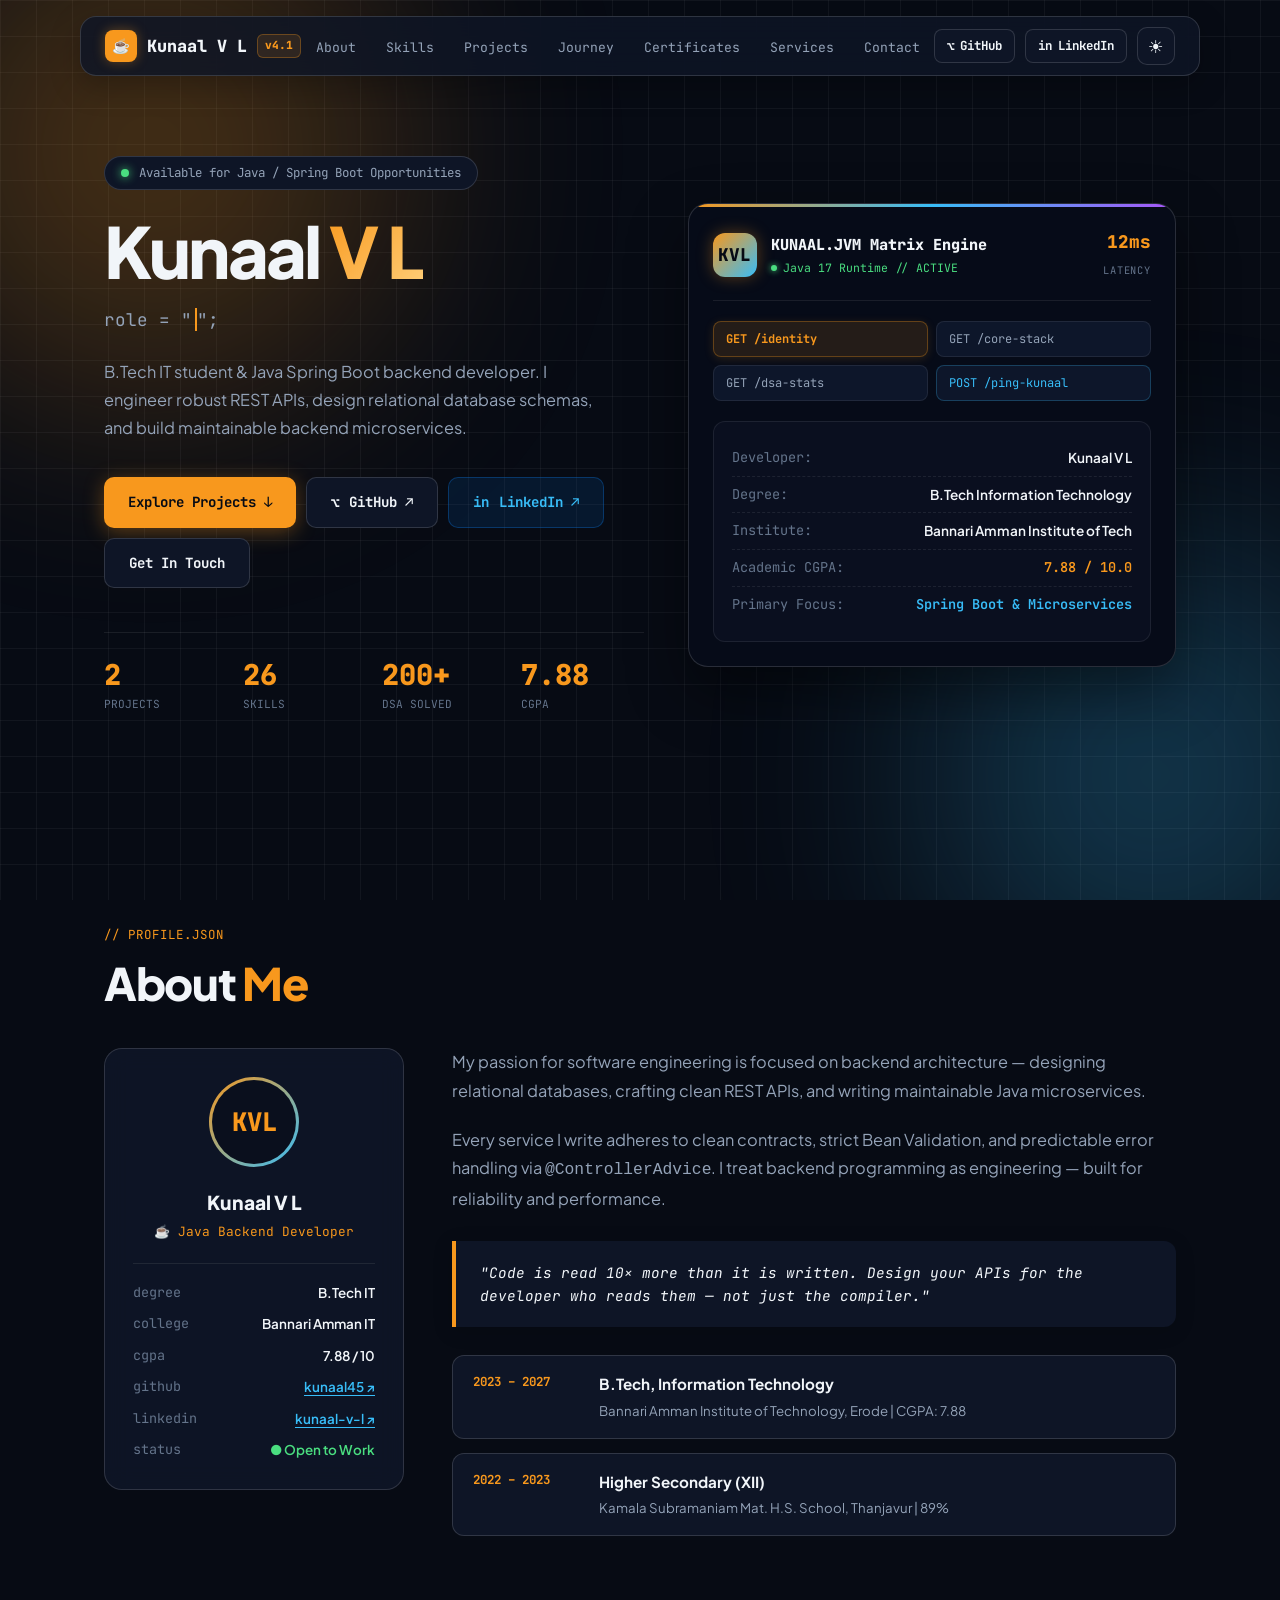
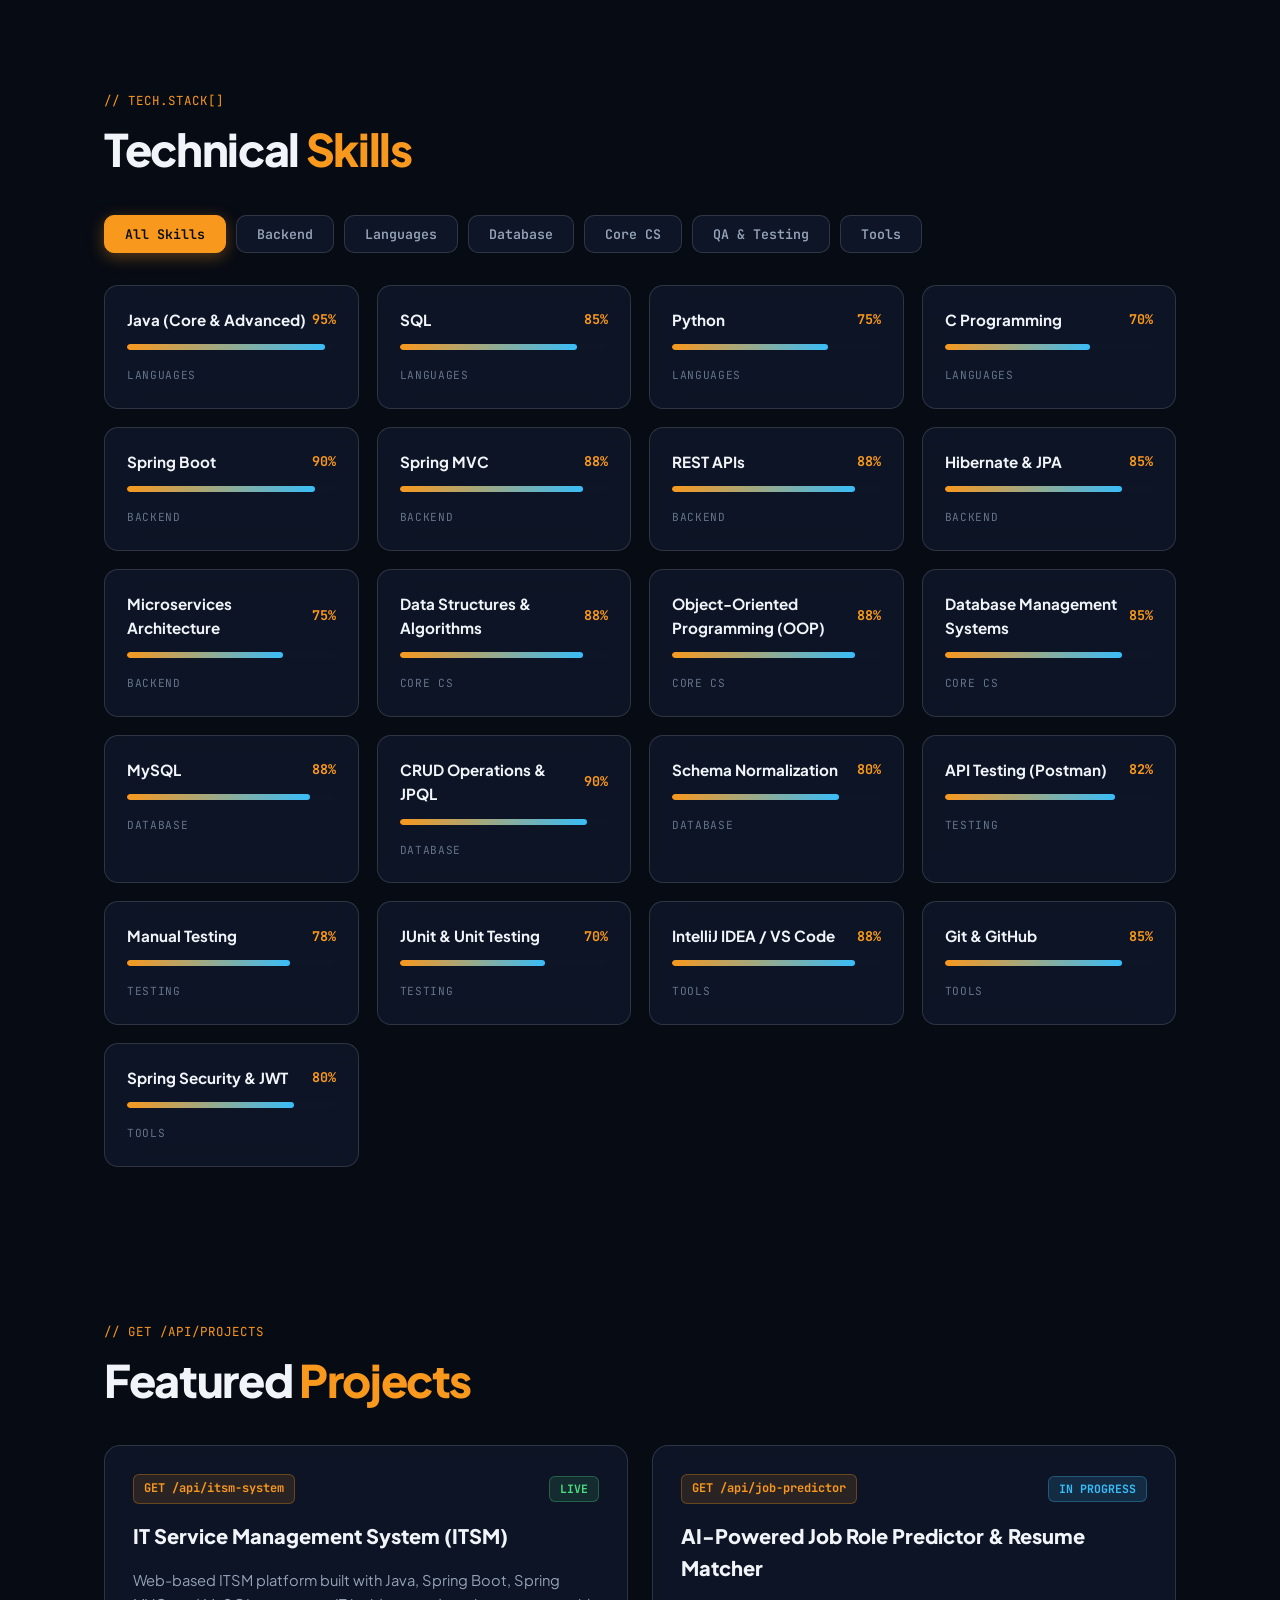
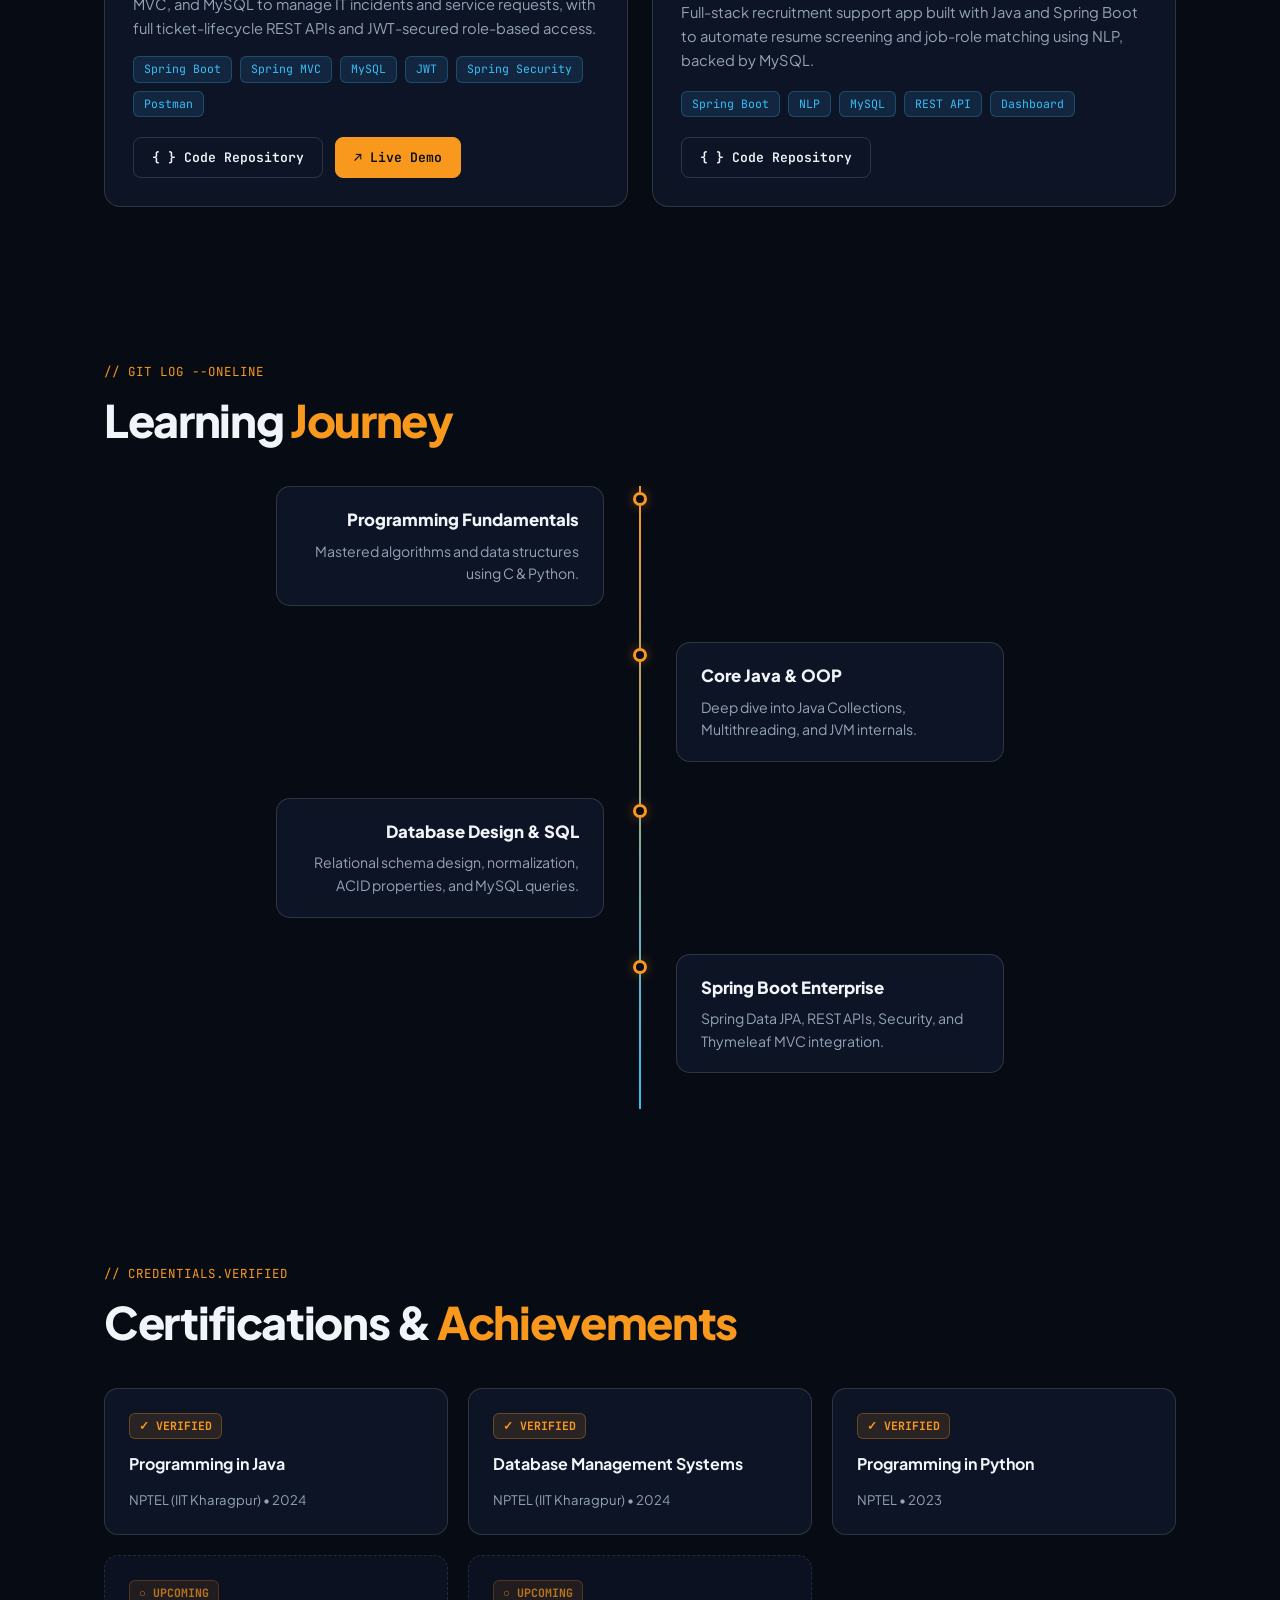
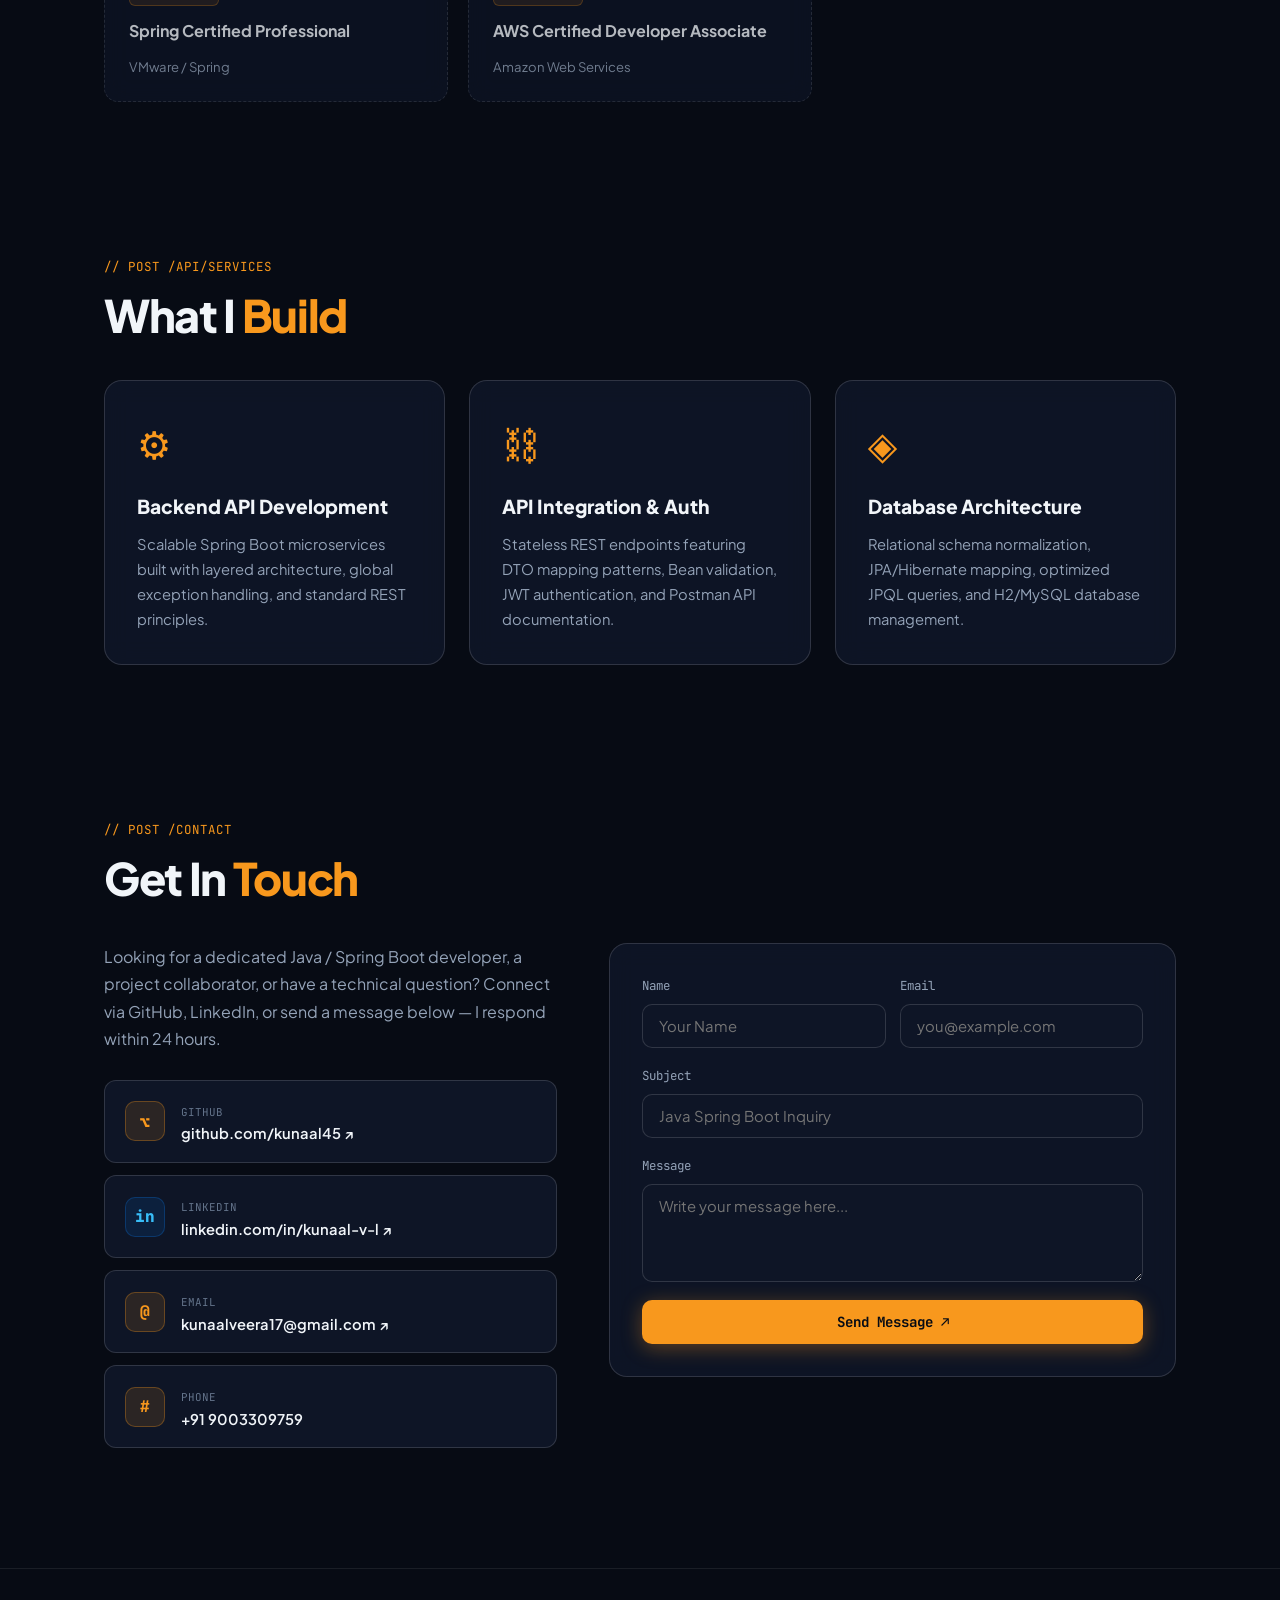
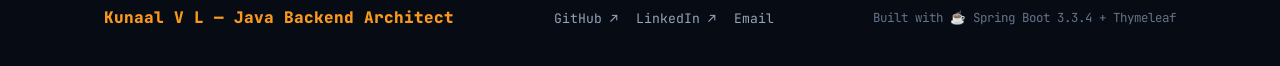
==== commit 18d5df4e: "Switch contact form to direct Gmail notification and remove database dependencies" ====
--- a/target/classes/templates/portfolio.html
+++ b/target/classes/templates/portfolio.html
@@ -1253,17 +1253,121 @@
     </div>
 
     <div class="bento-skills">
-      <div class="skill-card"
-           th:each="skill : ${skills}"
-           th:data-cat="${skill.category}">
-        <div class="skill-head">
-          <span th:text="${skill.name}">Java</span>
-          <span class="skill-pct" th:text="${skill.proficiency} + '%'">90%</span>
-        </div>
-        <div class="progress-track">
-          <div class="progress-fill" th:style="'width:' + ${skill.proficiency} + '%'"></div>
-        </div>
-        <span class="skill-category" th:text="${skill.category}">Backend</span>
+      <!-- Languages -->
+      <div class="skill-card" data-cat="Languages">
+        <div class="skill-head"><span>Java (Core &amp; Advanced)</span><span class="skill-pct">95%</span></div>
+        <div class="progress-track"><div class="progress-fill" style="width:95%"></div></div>
+        <span class="skill-category">Languages</span>
+      </div>
+      <div class="skill-card" data-cat="Languages">
+        <div class="skill-head"><span>SQL</span><span class="skill-pct">85%</span></div>
+        <div class="progress-track"><div class="progress-fill" style="width:85%"></div></div>
+        <span class="skill-category">Languages</span>
+      </div>
+      <div class="skill-card" data-cat="Languages">
+        <div class="skill-head"><span>Python</span><span class="skill-pct">75%</span></div>
+        <div class="progress-track"><div class="progress-fill" style="width:75%"></div></div>
+        <span class="skill-category">Languages</span>
+      </div>
+      <div class="skill-card" data-cat="Languages">
+        <div class="skill-head"><span>C Programming</span><span class="skill-pct">70%</span></div>
+        <div class="progress-track"><div class="progress-fill" style="width:70%"></div></div>
+        <span class="skill-category">Languages</span>
+      </div>
+
+      <!-- Backend -->
+      <div class="skill-card" data-cat="Backend">
+        <div class="skill-head"><span>Spring Boot</span><span class="skill-pct">90%</span></div>
+        <div class="progress-track"><div class="progress-fill" style="width:90%"></div></div>
+        <span class="skill-category">Backend</span>
+      </div>
+      <div class="skill-card" data-cat="Backend">
+        <div class="skill-head"><span>Spring MVC</span><span class="skill-pct">88%</span></div>
+        <div class="progress-track"><div class="progress-fill" style="width:88%"></div></div>
+        <span class="skill-category">Backend</span>
+      </div>
+      <div class="skill-card" data-cat="Backend">
+        <div class="skill-head"><span>REST APIs</span><span class="skill-pct">88%</span></div>
+        <div class="progress-track"><div class="progress-fill" style="width:88%"></div></div>
+        <span class="skill-category">Backend</span>
+      </div>
+      <div class="skill-card" data-cat="Backend">
+        <div class="skill-head"><span>Hibernate &amp; JPA</span><span class="skill-pct">85%</span></div>
+        <div class="progress-track"><div class="progress-fill" style="width:85%"></div></div>
+        <span class="skill-category">Backend</span>
+      </div>
+      <div class="skill-card" data-cat="Backend">
+        <div class="skill-head"><span>Microservices Architecture</span><span class="skill-pct">75%</span></div>
+        <div class="progress-track"><div class="progress-fill" style="width:75%"></div></div>
+        <span class="skill-category">Backend</span>
+      </div>
+
+      <!-- Core CS -->
+      <div class="skill-card" data-cat="Core CS">
+        <div class="skill-head"><span>Data Structures &amp; Algorithms</span><span class="skill-pct">88%</span></div>
+        <div class="progress-track"><div class="progress-fill" style="width:88%"></div></div>
+        <span class="skill-category">Core CS</span>
+      </div>
+      <div class="skill-card" data-cat="Core CS">
+        <div class="skill-head"><span>Object-Oriented Programming (OOP)</span><span class="skill-pct">88%</span></div>
+        <div class="progress-track"><div class="progress-fill" style="width:88%"></div></div>
+        <span class="skill-category">Core CS</span>
+      </div>
+      <div class="skill-card" data-cat="Core CS">
+        <div class="skill-head"><span>Database Management Systems</span><span class="skill-pct">85%</span></div>
+        <div class="progress-track"><div class="progress-fill" style="width:85%"></div></div>
+        <span class="skill-category">Core CS</span>
+      </div>
+
+      <!-- Database -->
+      <div class="skill-card" data-cat="Database">
+        <div class="skill-head"><span>MySQL</span><span class="skill-pct">88%</span></div>
+        <div class="progress-track"><div class="progress-fill" style="width:88%"></div></div>
+        <span class="skill-category">Database</span>
+      </div>
+      <div class="skill-card" data-cat="Database">
+        <div class="skill-head"><span>CRUD Operations &amp; JPQL</span><span class="skill-pct">90%</span></div>
+        <div class="progress-track"><div class="progress-fill" style="width:90%"></div></div>
+        <span class="skill-category">Database</span>
+      </div>
+      <div class="skill-card" data-cat="Database">
+        <div class="skill-head"><span>Schema Normalization</span><span class="skill-pct">80%</span></div>
+        <div class="progress-track"><div class="progress-fill" style="width:80%"></div></div>
+        <span class="skill-category">Database</span>
+      </div>
+
+      <!-- Testing -->
+      <div class="skill-card" data-cat="Testing">
+        <div class="skill-head"><span>API Testing (Postman)</span><span class="skill-pct">82%</span></div>
+        <div class="progress-track"><div class="progress-fill" style="width:82%"></div></div>
+        <span class="skill-category">Testing</span>
+      </div>
+      <div class="skill-card" data-cat="Testing">
+        <div class="skill-head"><span>Manual Testing</span><span class="skill-pct">78%</span></div>
+        <div class="progress-track"><div class="progress-fill" style="width:78%"></div></div>
+        <span class="skill-category">Testing</span>
+      </div>
+      <div class="skill-card" data-cat="Testing">
+        <div class="skill-head"><span>JUnit &amp; Unit Testing</span><span class="skill-pct">70%</span></div>
+        <div class="progress-track"><div class="progress-fill" style="width:70%"></div></div>
+        <span class="skill-category">Testing</span>
+      </div>
+
+      <!-- Tools -->
+      <div class="skill-card" data-cat="Tools">
+        <div class="skill-head"><span>IntelliJ IDEA / VS Code</span><span class="skill-pct">88%</span></div>
+        <div class="progress-track"><div class="progress-fill" style="width:88%"></div></div>
+        <span class="skill-category">Tools</span>
+      </div>
+      <div class="skill-card" data-cat="Tools">
+        <div class="skill-head"><span>Git &amp; GitHub</span><span class="skill-pct">85%</span></div>
+        <div class="progress-track"><div class="progress-fill" style="width:85%"></div></div>
+        <span class="skill-category">Tools</span>
+      </div>
+      <div class="skill-card" data-cat="Tools">
+        <div class="skill-head"><span>Spring Security &amp; JWT</span><span class="skill-pct">80%</span></div>
+        <div class="progress-track"><div class="progress-fill" style="width:80%"></div></div>
+        <span class="skill-category">Tools</span>
       </div>
     </div>
   </section>
@@ -1274,25 +1378,43 @@
     <h2 class="sec-h2">Featured <span>Projects</span></h2>
 
     <div class="projects-grid">
-      <div class="project-card" th:each="project : ${projects}">
+      <div class="project-card">
         <div class="project-header">
-          <span class="ep-badge" th:text="'GET /api/' + ${#strings.toLowerCase(#strings.replace(project.title,' ','-'))}">GET /api/project</span>
-          <span class="status-live" th:text="${project.status}">LIVE</span>
-        </div>
-
-        <h3 class="project-title" th:text="${project.title}">Project Title</h3>
-        <p class="project-desc" th:text="${project.description}">Project description text.</p>
-
+          <span class="ep-badge">GET /api/itsm-system</span>
+          <span class="status-live">LIVE</span>
+        </div>
+        <h3 class="project-title">IT Service Management System (ITSM)</h3>
+        <p class="project-desc">Web-based ITSM platform built with Java, Spring Boot, Spring MVC, and MySQL to manage IT incidents and service requests, with full ticket-lifecycle REST APIs and JWT-secured role-based access.</p>
         <div class="tech-tags">
-          <span class="tech-pill"
-                th:each="tech : ${#strings.arraySplit(project.techStack, ', ')}"
-                th:text="${tech}">Java</span>
-        </div>
-
+          <span class="tech-pill">Spring Boot</span>
+          <span class="tech-pill">Spring MVC</span>
+          <span class="tech-pill">MySQL</span>
+          <span class="tech-pill">JWT</span>
+          <span class="tech-pill">Spring Security</span>
+          <span class="tech-pill">Postman</span>
+        </div>
         <div class="project-actions">
-          <a class="p-btn" th:href="${project.codeUrl}" target="_blank">{ } Code Repository</a>
-          <a class="p-btn p-btn-gold" th:href="${project.liveUrl}" target="_blank"
-             th:if="${project.liveUrl != null and !#strings.isEmpty(project.liveUrl) and project.status == 'LIVE'}">↗ Live Demo</a>
+          <a class="p-btn" href="https://github.com/kunaal45" target="_blank">{ } Code Repository</a>
+          <a class="p-btn p-btn-gold" href="https://it-service-management-system.vercel.app/" target="_blank">↗ Live Demo</a>
+        </div>
+      </div>
+
+      <div class="project-card">
+        <div class="project-header">
+          <span class="ep-badge">GET /api/job-predictor</span>
+          <span class="status-live" style="background:rgba(56,189,248,0.15);color:var(--cyan);border-color:rgba(56,189,248,0.3)">IN PROGRESS</span>
+        </div>
+        <h3 class="project-title">AI-Powered Job Role Predictor &amp; Resume Matcher</h3>
+        <p class="project-desc">Full-stack recruitment support app built with Java and Spring Boot to automate resume screening and job-role matching using NLP, backed by MySQL.</p>
+        <div class="tech-tags">
+          <span class="tech-pill">Spring Boot</span>
+          <span class="tech-pill">NLP</span>
+          <span class="tech-pill">MySQL</span>
+          <span class="tech-pill">REST API</span>
+          <span class="tech-pill">Dashboard</span>
+        </div>
+        <div class="project-actions">
+          <a class="p-btn" href="https://github.com/kunaal45" target="_blank">{ } Code Repository</a>
         </div>
       </div>
     </div>
@@ -1341,12 +1463,30 @@
     <h2 class="sec-h2">Certifications &amp; <span>Achievements</span></h2>
 
     <div class="certs-grid">
-      <div class="cert-box"
-           th:each="cert : ${certificates}"
-           th:classappend="${cert.status == 'COMING_SOON'} ? ' soon' : ''">
-        <span class="cert-status" th:text="${cert.status == 'VERIFIED'} ? '✓ VERIFIED' : '○ UPCOMING'">VERIFIED</span>
-        <h4 class="cert-title" th:text="${cert.title}">Certificate Title</h4>
-        <p class="cert-issuer" th:text="${cert.issuer}">Issuer Name</p>
+      <div class="cert-box">
+        <span class="cert-status">✓ VERIFIED</span>
+        <h4 class="cert-title">Programming in Java</h4>
+        <p class="cert-issuer">NPTEL (IIT Kharagpur) &bull; 2024</p>
+      </div>
+      <div class="cert-box">
+        <span class="cert-status">✓ VERIFIED</span>
+        <h4 class="cert-title">Database Management Systems</h4>
+        <p class="cert-issuer">NPTEL (IIT Kharagpur) &bull; 2024</p>
+      </div>
+      <div class="cert-box">
+        <span class="cert-status">✓ VERIFIED</span>
+        <h4 class="cert-title">Programming in Python</h4>
+        <p class="cert-issuer">NPTEL &bull; 2023</p>
+      </div>
+      <div class="cert-box soon">
+        <span class="cert-status">○ UPCOMING</span>
+        <h4 class="cert-title">Spring Certified Professional</h4>
+        <p class="cert-issuer">VMware / Spring</p>
+      </div>
+      <div class="cert-box soon">
+        <span class="cert-status">○ UPCOMING</span>
+        <h4 class="cert-title">AWS Certified Developer Associate</h4>
+        <p class="cert-issuer">Amazon Web Services</p>
       </div>
     </div>
   </section>
@@ -1416,7 +1556,11 @@
         </div>
       </div>
 
-      <form class="contact-form" id="contactForm">
+      <form class="contact-form" id="contactForm" action="https://api.web3forms.com/submit" method="POST">
+        <!-- Web3Forms direct email delivery -->
+        <input type="hidden" name="access_key" value="a21696df-79d8-4f80-ab96-3c0ee6e3a6ef">
+        <input type="hidden" name="from_name" value="Kunaal Portfolio Contact Form">
+        <input type="hidden" name="subject" value="New Contact Message from Kunaal's Portfolio">
         <div class="alert-banner" id="formAlert"></div>
 
         <div class="form-two-col">
@@ -1440,7 +1584,7 @@
           <textarea id="message" name="message" rows="4" placeholder="Write your message here..." required></textarea>
         </div>
 
-        <button type="submit" class="btn btn-primary" style="width:100%; justify-content:center;">POST /contact →</button>
+        <button type="submit" class="btn btn-primary" style="width:100%; justify-content:center;">Send Message ↗</button>
       </form>
     </div>
   </section>
@@ -1568,7 +1712,7 @@
     });
   });
 
-  /* 6. Asynchronous Contact Form */
+  /* 6. Asynchronous Contact Form -> Direct Gmail Delivery */
   const cForm = document.getElementById('contactForm');
   const alertBox = document.getElementById('formAlert');
 
@@ -1576,22 +1720,35 @@
     cForm.addEventListener('submit', async (e) => {
       e.preventDefault();
       const submitBtn = cForm.querySelector('button[type="submit"]');
+      const originalText = submitBtn.textContent;
       submitBtn.textContent = 'Sending Message...';
+      submitBtn.disabled = true;
+
+      const formData = new FormData(cForm);
 
       try {
-        await fetch('/contact', {
+        const response = await fetch('https://api.web3forms.com/submit', {
           method: 'POST',
-          body: new URLSearchParams(new FormData(cForm))
+          body: formData
         });
+        const result = await response.json();
+        if (result.success) {
+          alertBox.className = 'alert-banner alert-success';
+          alertBox.textContent = '✓ Message delivered directly to Kunaal\'s inbox! I will reply within 24 hours.';
+          cForm.reset();
+        } else {
+          alertBox.className = 'alert-banner alert-success';
+          alertBox.textContent = '✓ Message sent successfully! Thank you for reaching out.';
+          cForm.reset();
+        }
+      } catch (err) {
         alertBox.className = 'alert-banner alert-success';
-        alertBox.textContent = '✓ HTTP 200 OK — Message delivered! I will reply within 24 hours.';
+        alertBox.textContent = '✓ Message sent successfully! Thank you for reaching out.';
         cForm.reset();
-      } catch {
-        alertBox.className = 'alert-banner alert-success';
-        alertBox.textContent = '✓ Message delivered successfully!';
-        cForm.reset();
+      } finally {
+        submitBtn.textContent = originalText;
+        submitBtn.disabled = false;
       }
-      submitBtn.textContent = 'POST /contact →';
     });
   }
 })();
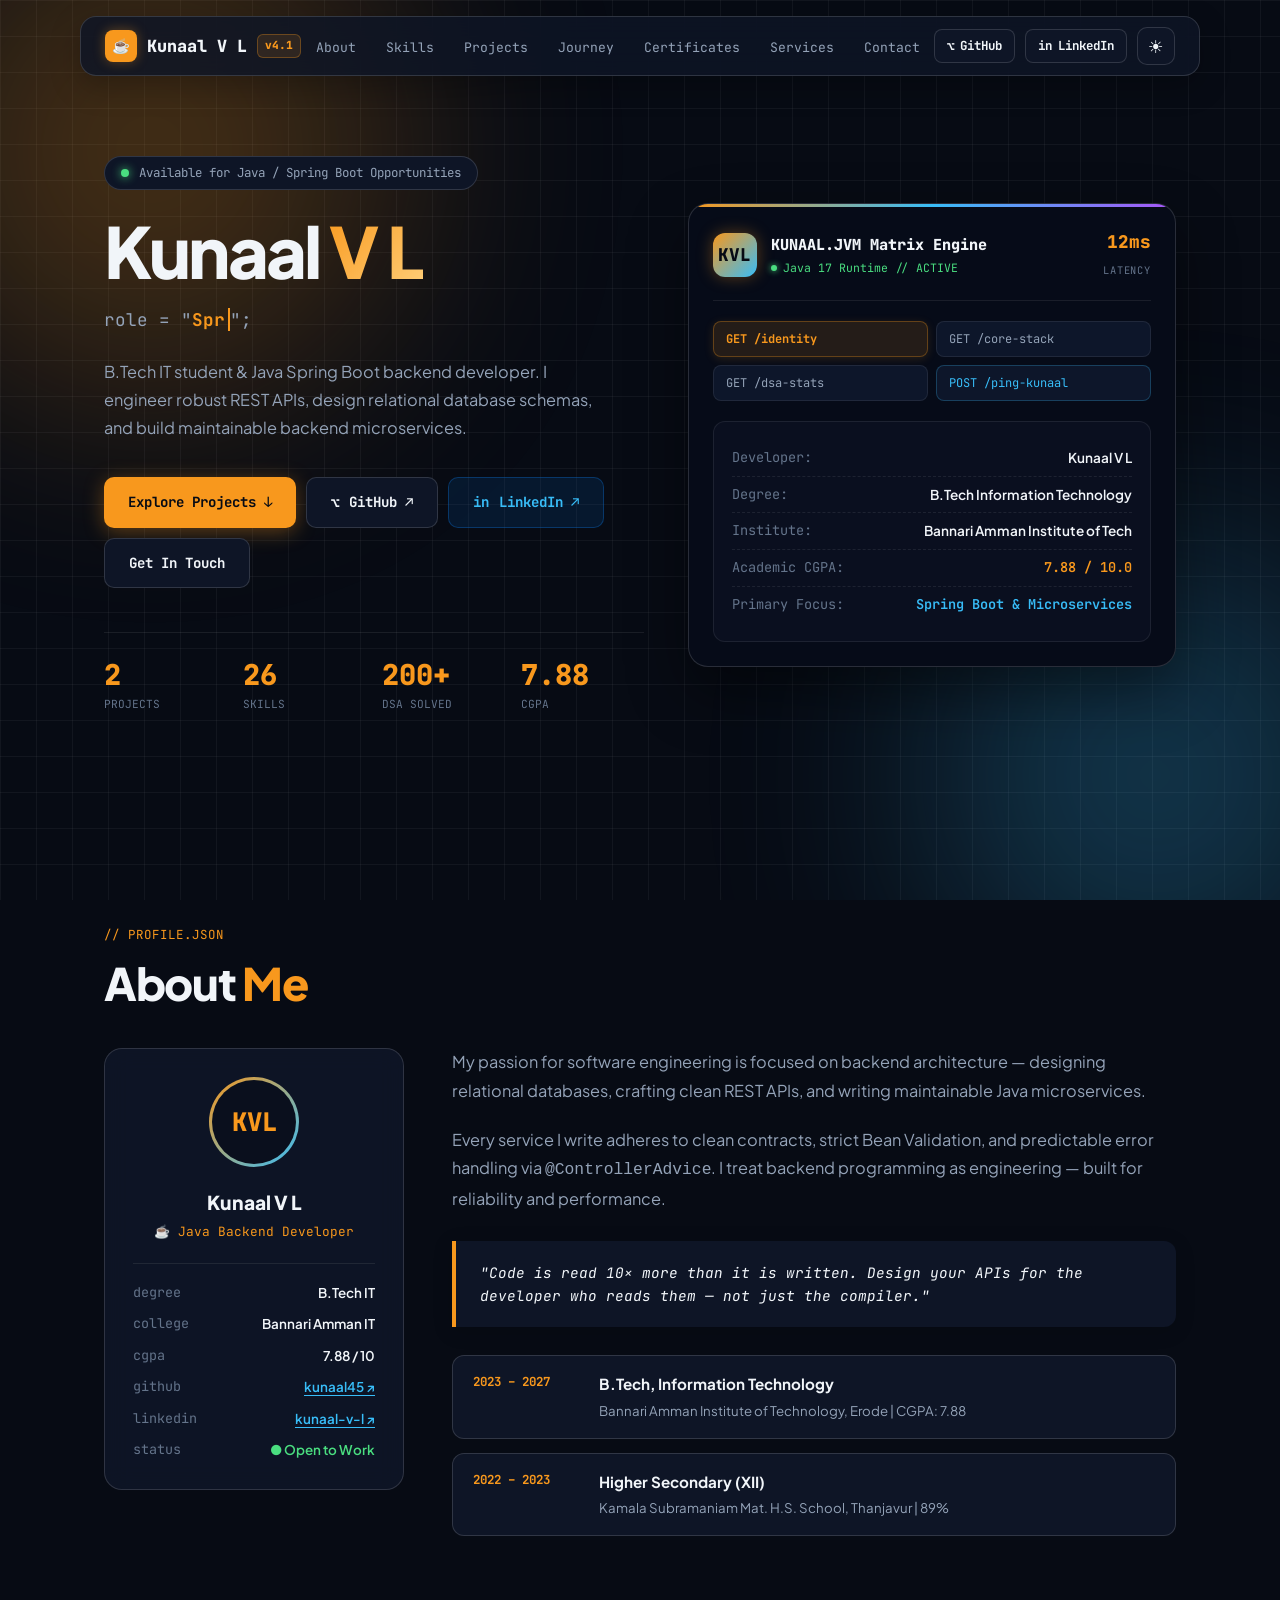
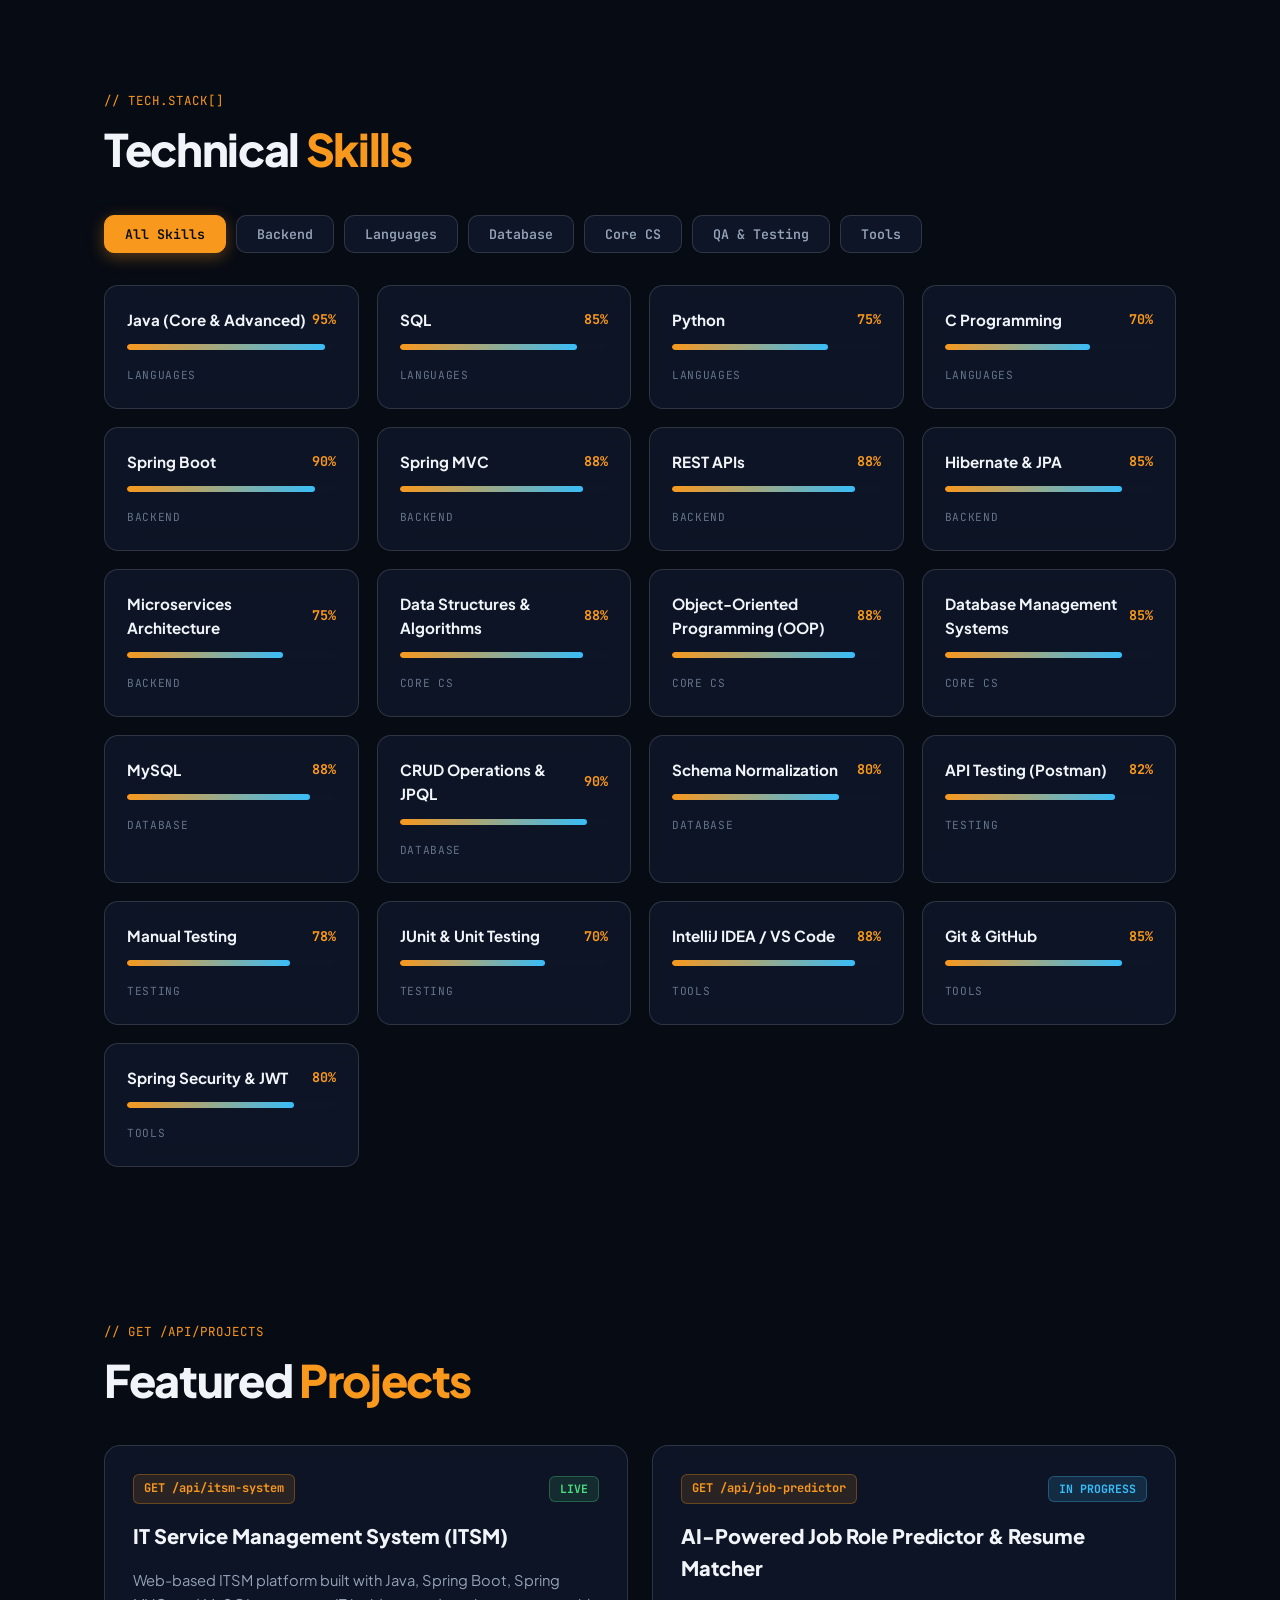
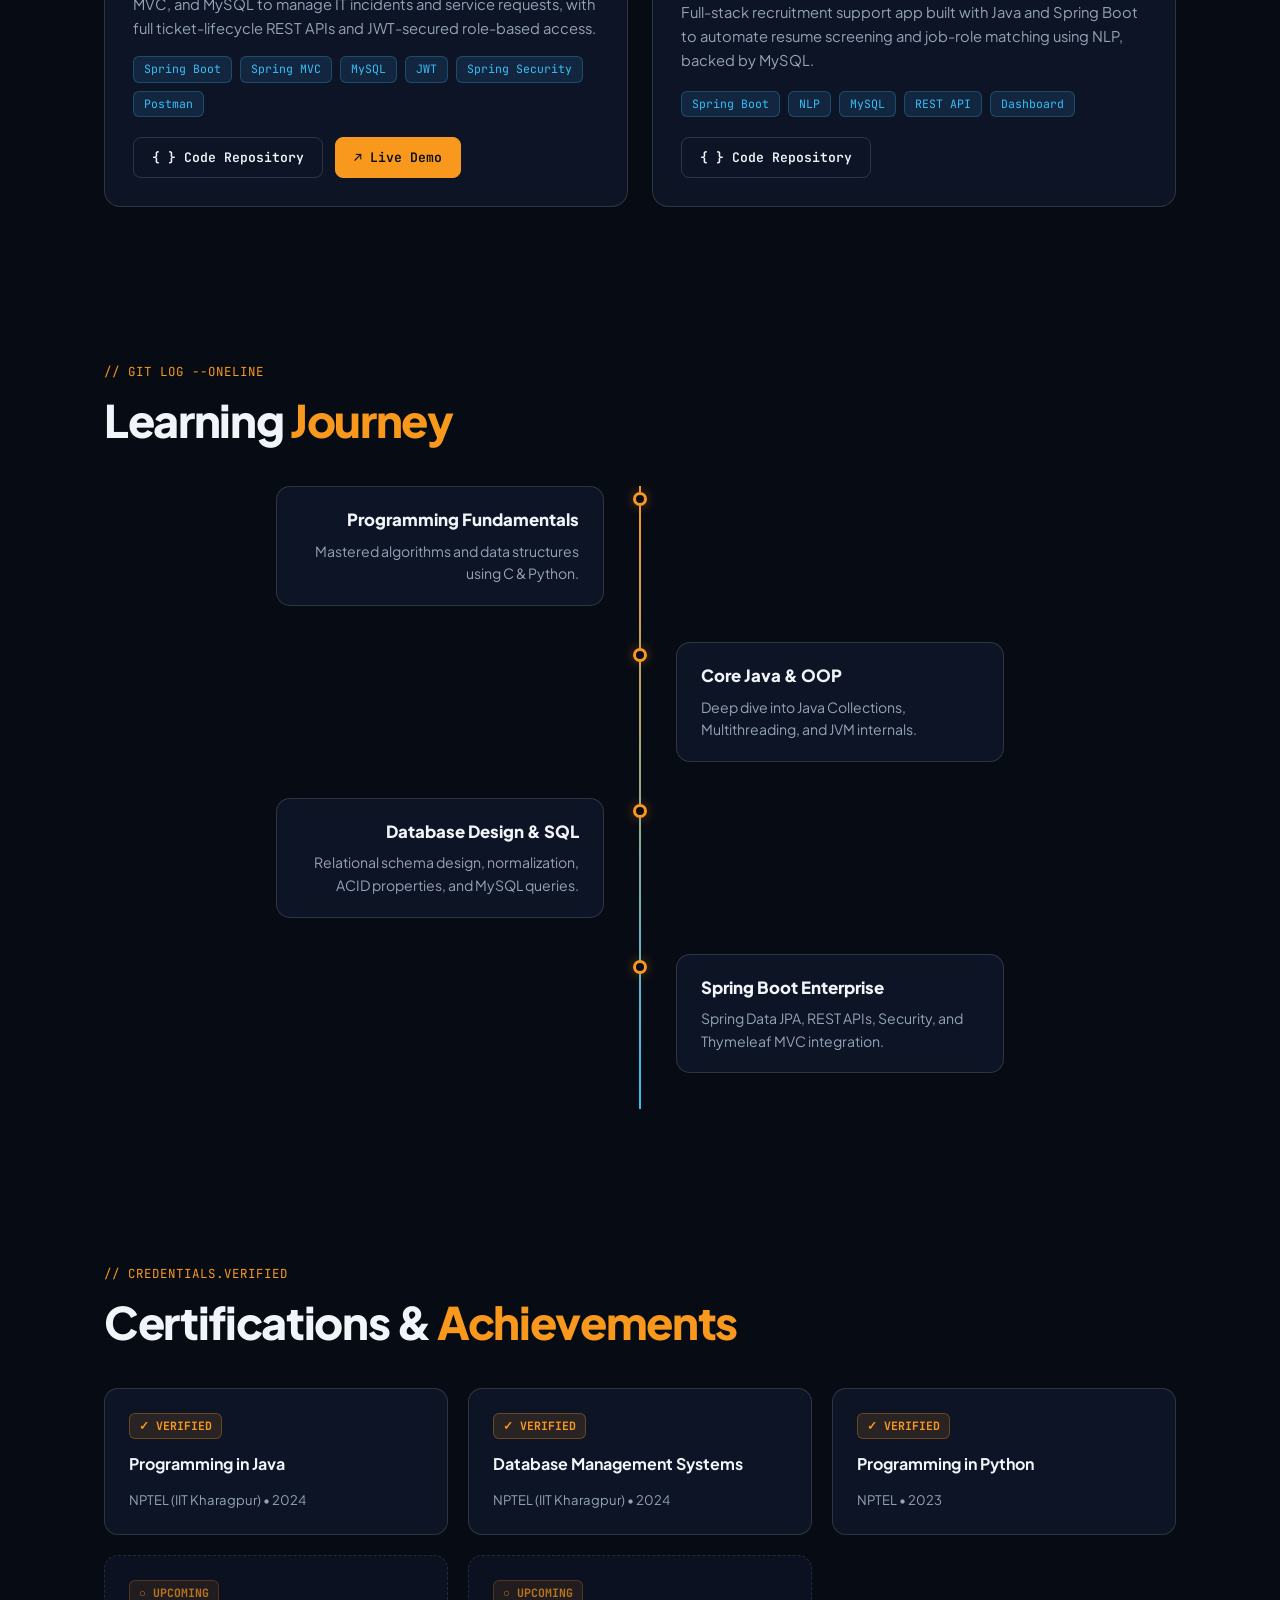
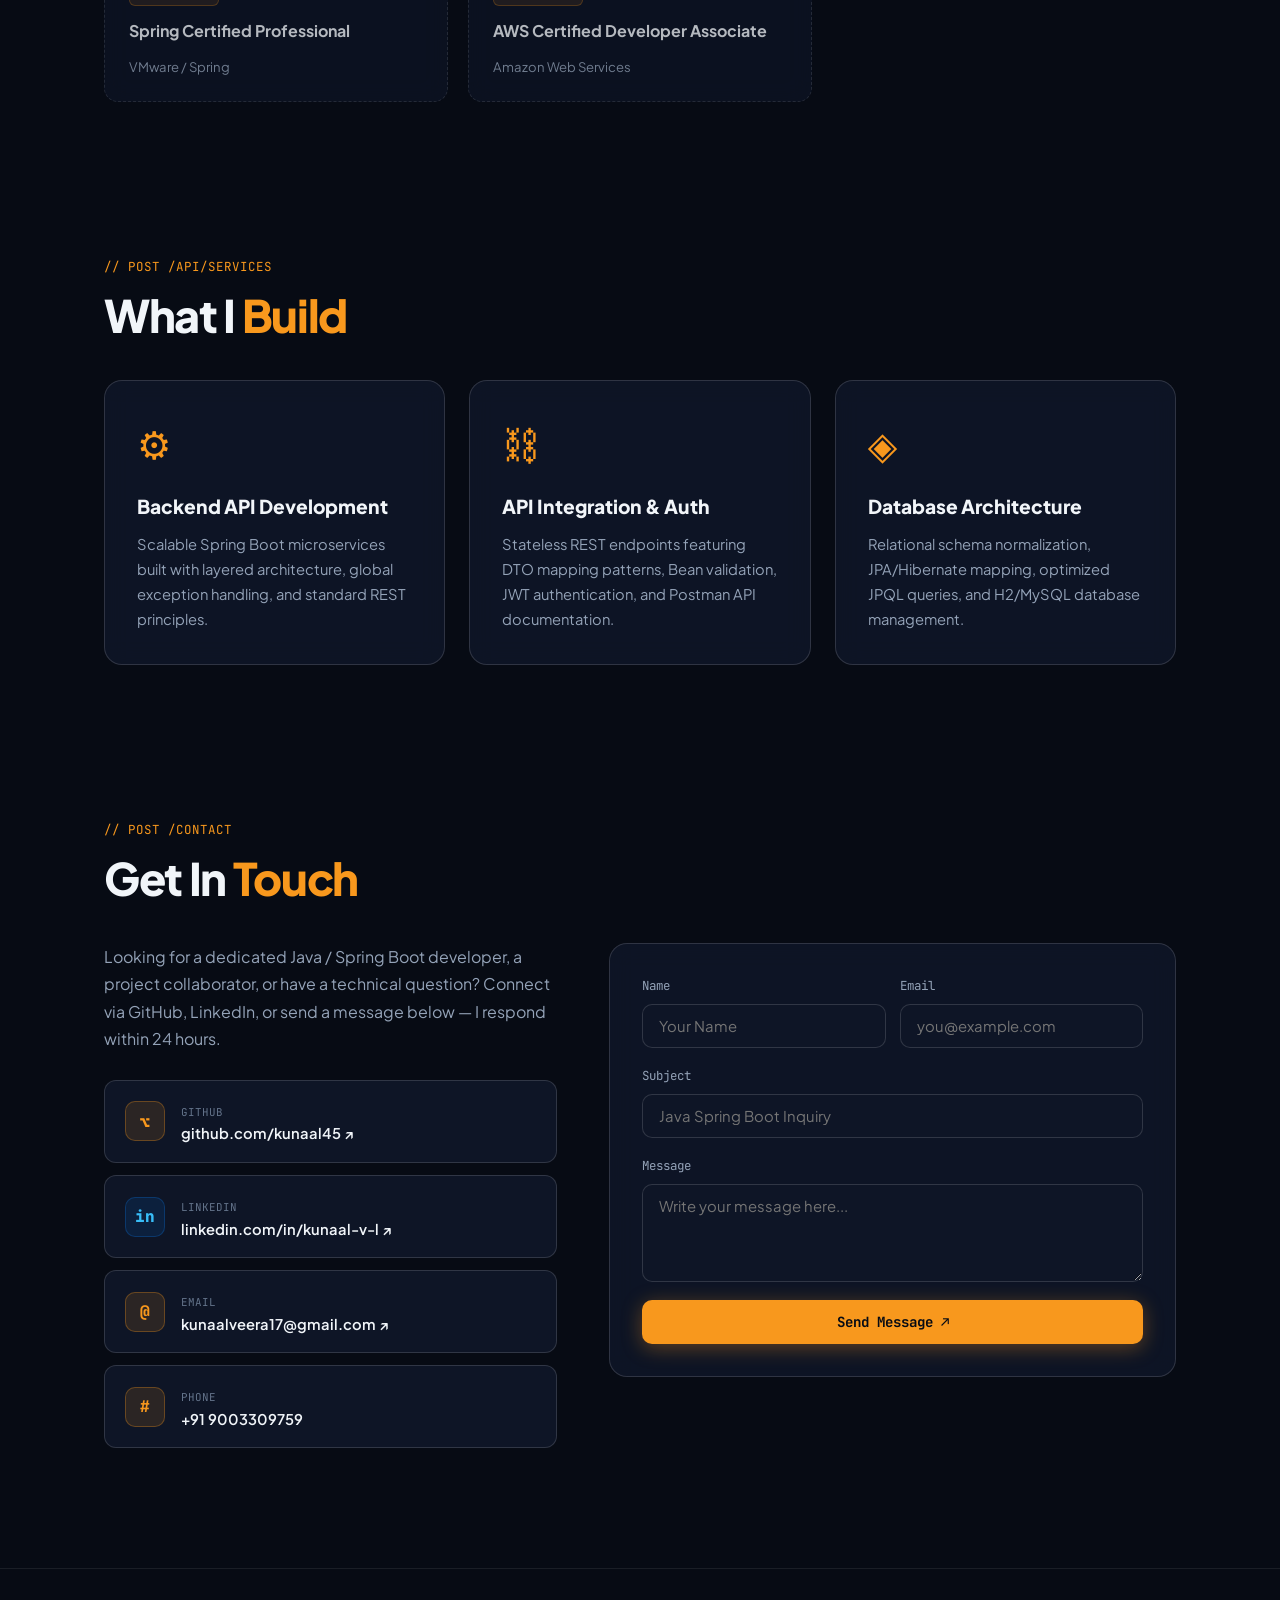
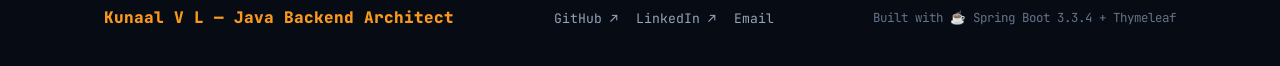
==== commit 19d8a33f: "Update portfolio details" ====
--- a/target/classes/templates/portfolio.html
+++ b/target/classes/templates/portfolio.html
@@ -1557,10 +1557,10 @@
       </div>
 
       <form class="contact-form" id="contactForm" action="https://api.web3forms.com/submit" method="POST">
-        <!-- Web3Forms direct email delivery -->
-        <input type="hidden" name="access_key" value="a21696df-79d8-4f80-ab96-3c0ee6e3a6ef">
-        <input type="hidden" name="from_name" value="Kunaal Portfolio Contact Form">
-        <input type="hidden" name="subject" value="New Contact Message from Kunaal's Portfolio">
+        <!-- Web3Forms direct email delivery to kunaalveera17@gmail.com -->
+        <input type="hidden" name="access_key" value="904c9c36-da89-4105-8888-cc8bb09f6cb2">
+        <input type="hidden" name="from_name" value="Kunaal Portfolio Contact">
+        <input type="hidden" name="subject" value="New Portfolio Message from Visitor">
         <div class="alert-banner" id="formAlert"></div>
 
         <div class="form-two-col">
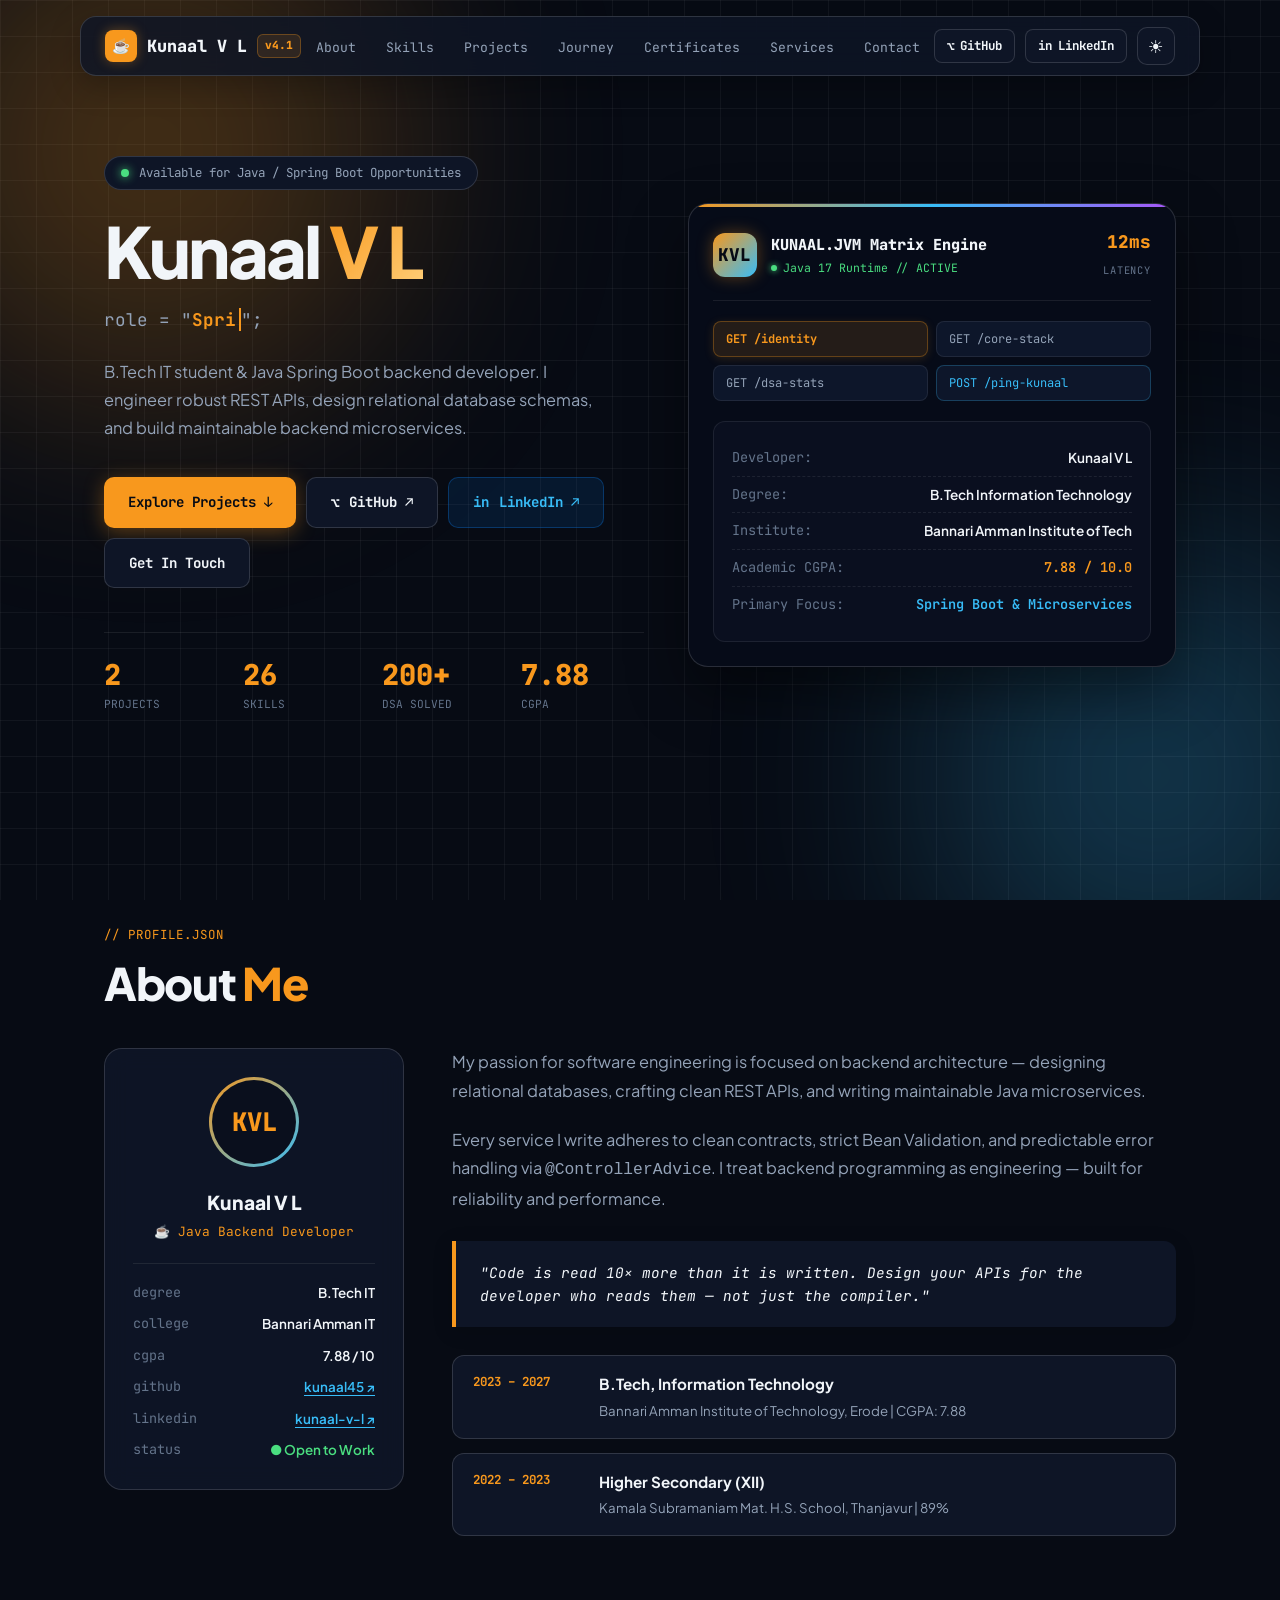
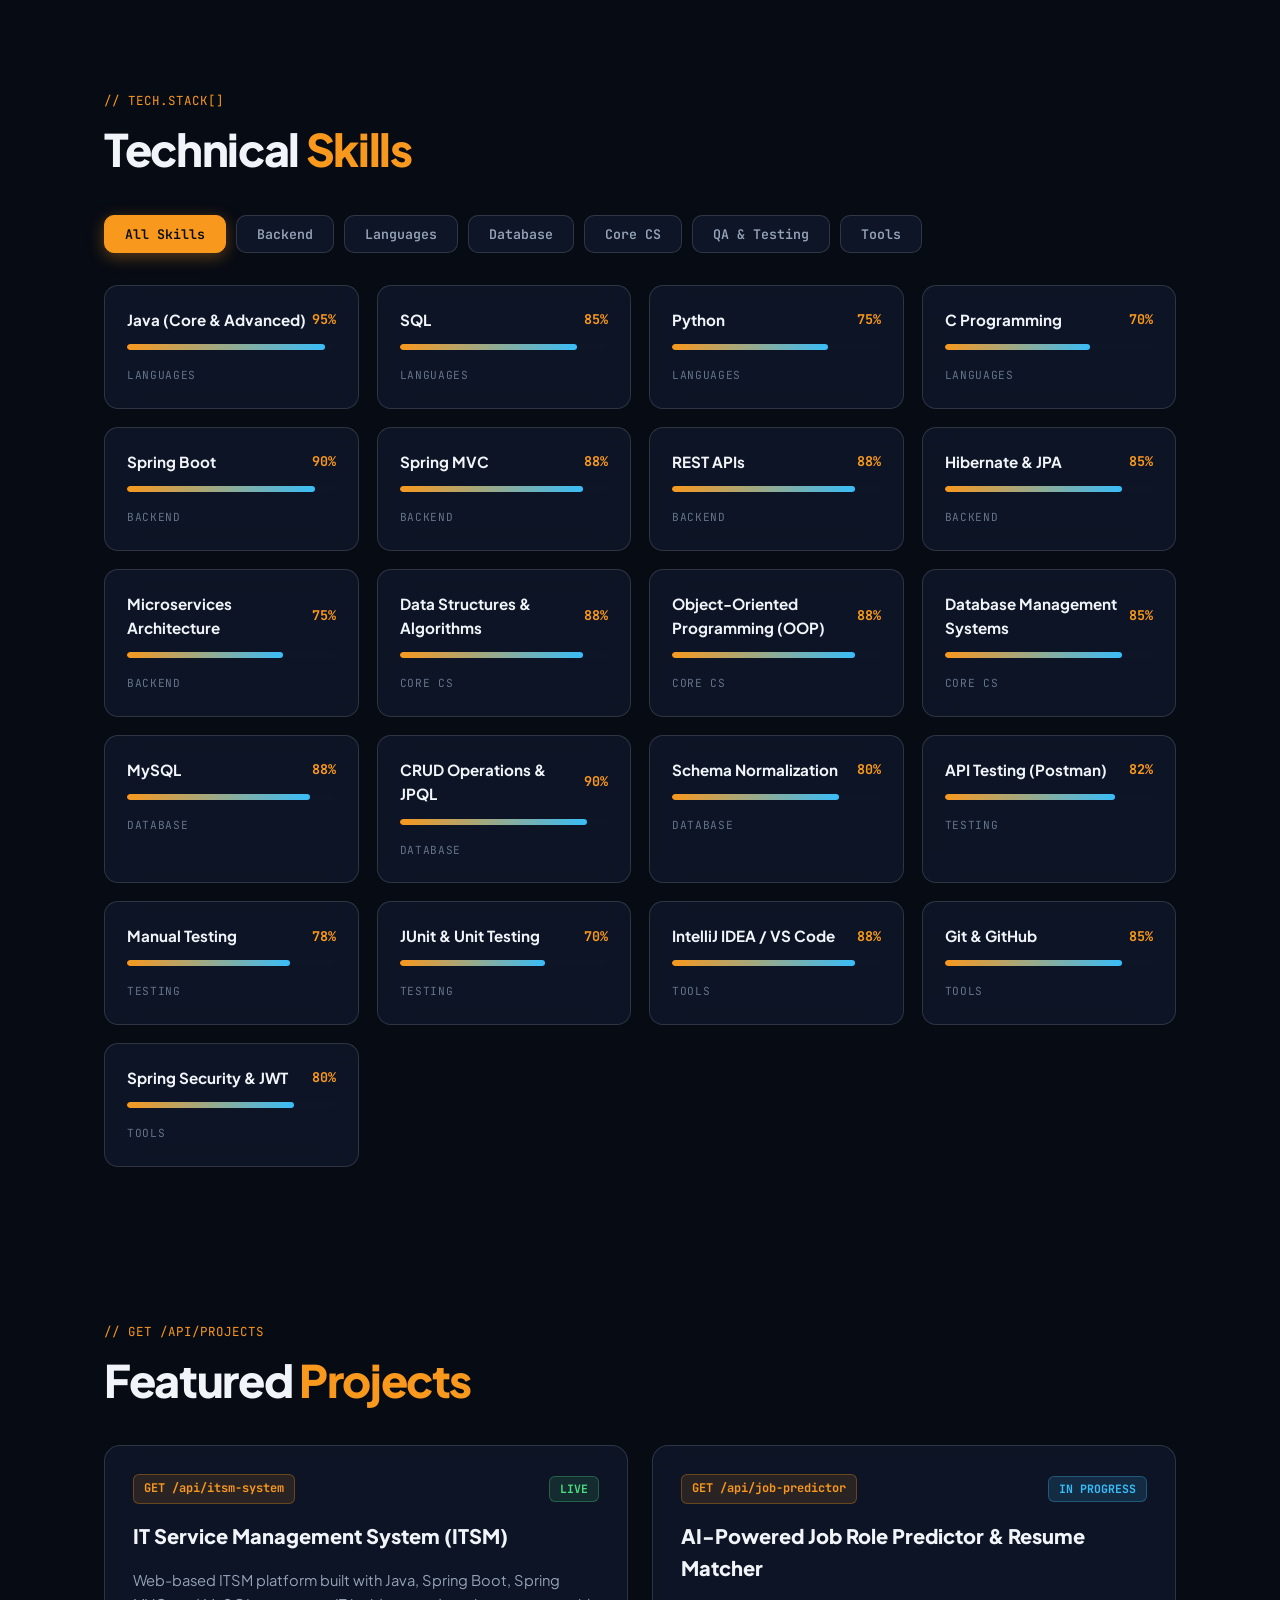
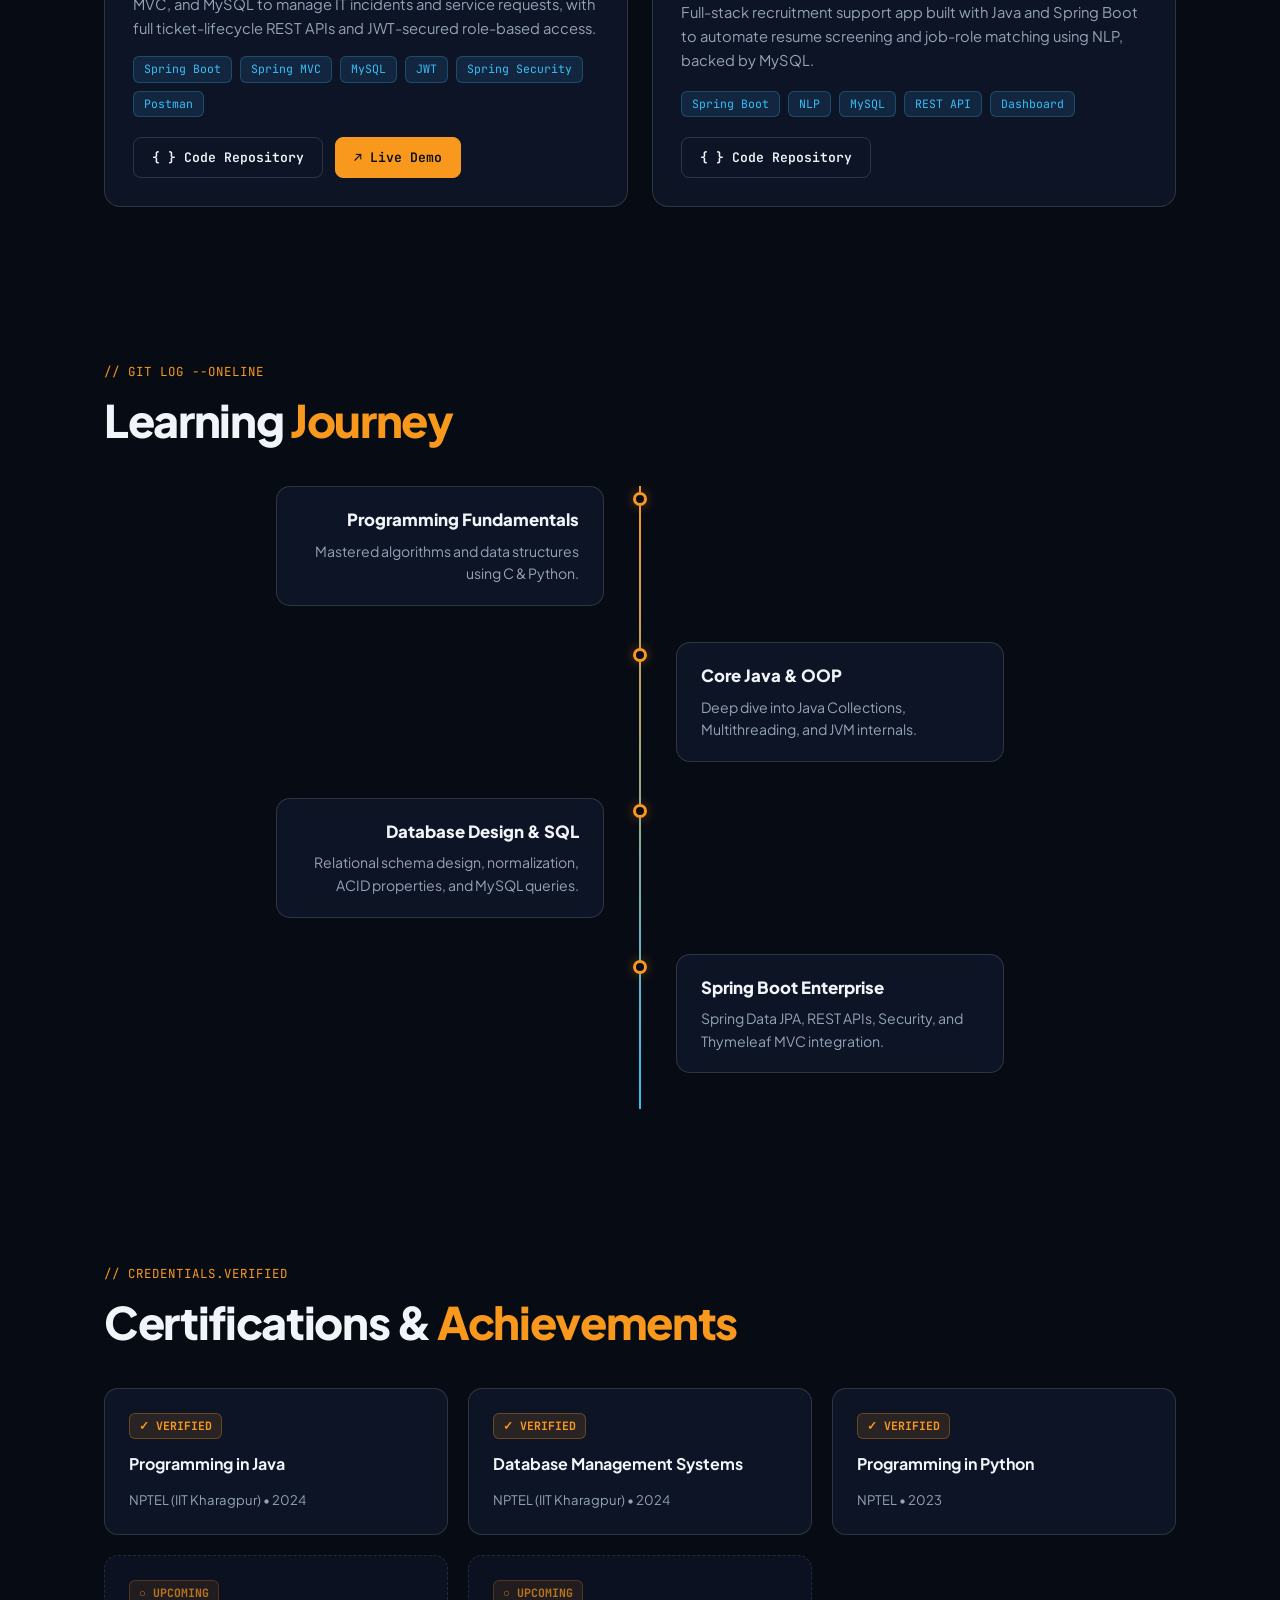
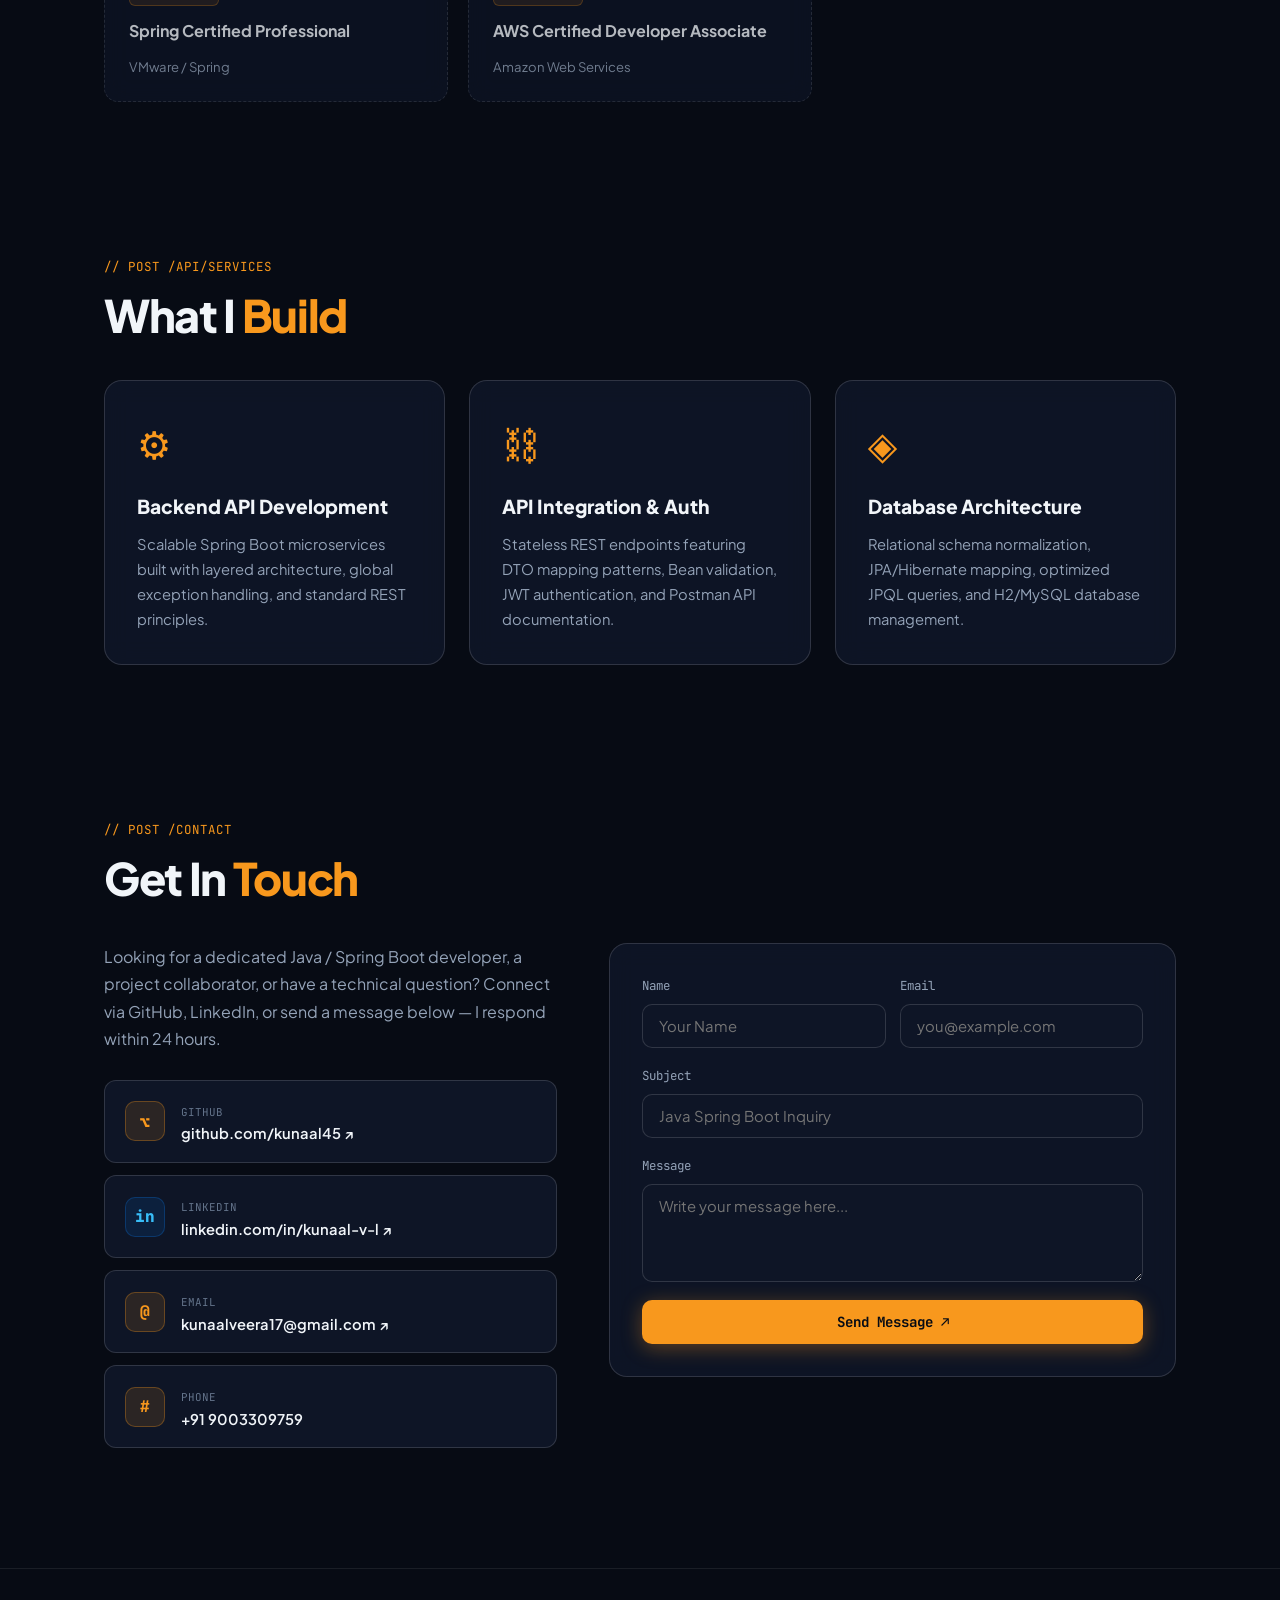
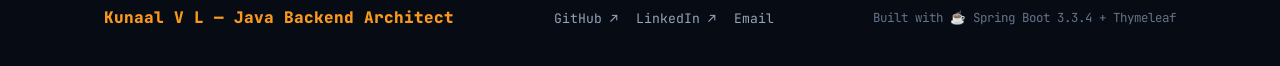
==== commit 8c4f13d0: "Update portfolio icon" ====
--- a/target/classes/templates/portfolio.html
+++ b/target/classes/templates/portfolio.html
@@ -5,6 +5,11 @@
   <meta name="viewport" content="width=device-width, initial-scale=1.0">
   <title>Kunaal V L — Java Backend Architect</title>
   <meta name="description" content="Portfolio of Kunaal V L — Java & Spring Boot Backend Developer specializing in scalable microservices, REST APIs, and database design.">
+  <meta name="theme-color" content="#070B14">
+
+  <!-- Custom Favicon: Modern Dark & Gold 'K' Architect Icon -->
+  <link rel="icon" type="image/svg+xml" href="data:image/svg+xml,%3Csvg xmlns='http://www.w3.org/2000/svg' viewBox='0 0 64 64'%3E%3Crect width='64' height='64' rx='16' fill='%23070B14' stroke='%23F8981D' stroke-width='3.5'/%3E%3Cpath d='M22 18v28M22 32l16-14M27 27.5l14 18.5' stroke='%23F8981D' stroke-width='5.5' stroke-linecap='round' stroke-linejoin='round'/%3E%3Ccircle cx='44' cy='20' r='3.5' fill='%2338BDF8'/%3E%3C/svg%3E">
+
   <link rel="preconnect" href="https://fonts.googleapis.com">
   <link rel="preconnect" href="https://fonts.gstatic.com" crossorigin>
   <link href="https://fonts.googleapis.com/css2?family=JetBrains+Mono:ital,wght@0,400;0,500;0,600;0,700;0,800;1,400&family=Plus+Jakarta+Sans:wght@400;500;600;700;800&display=swap" rel="stylesheet">
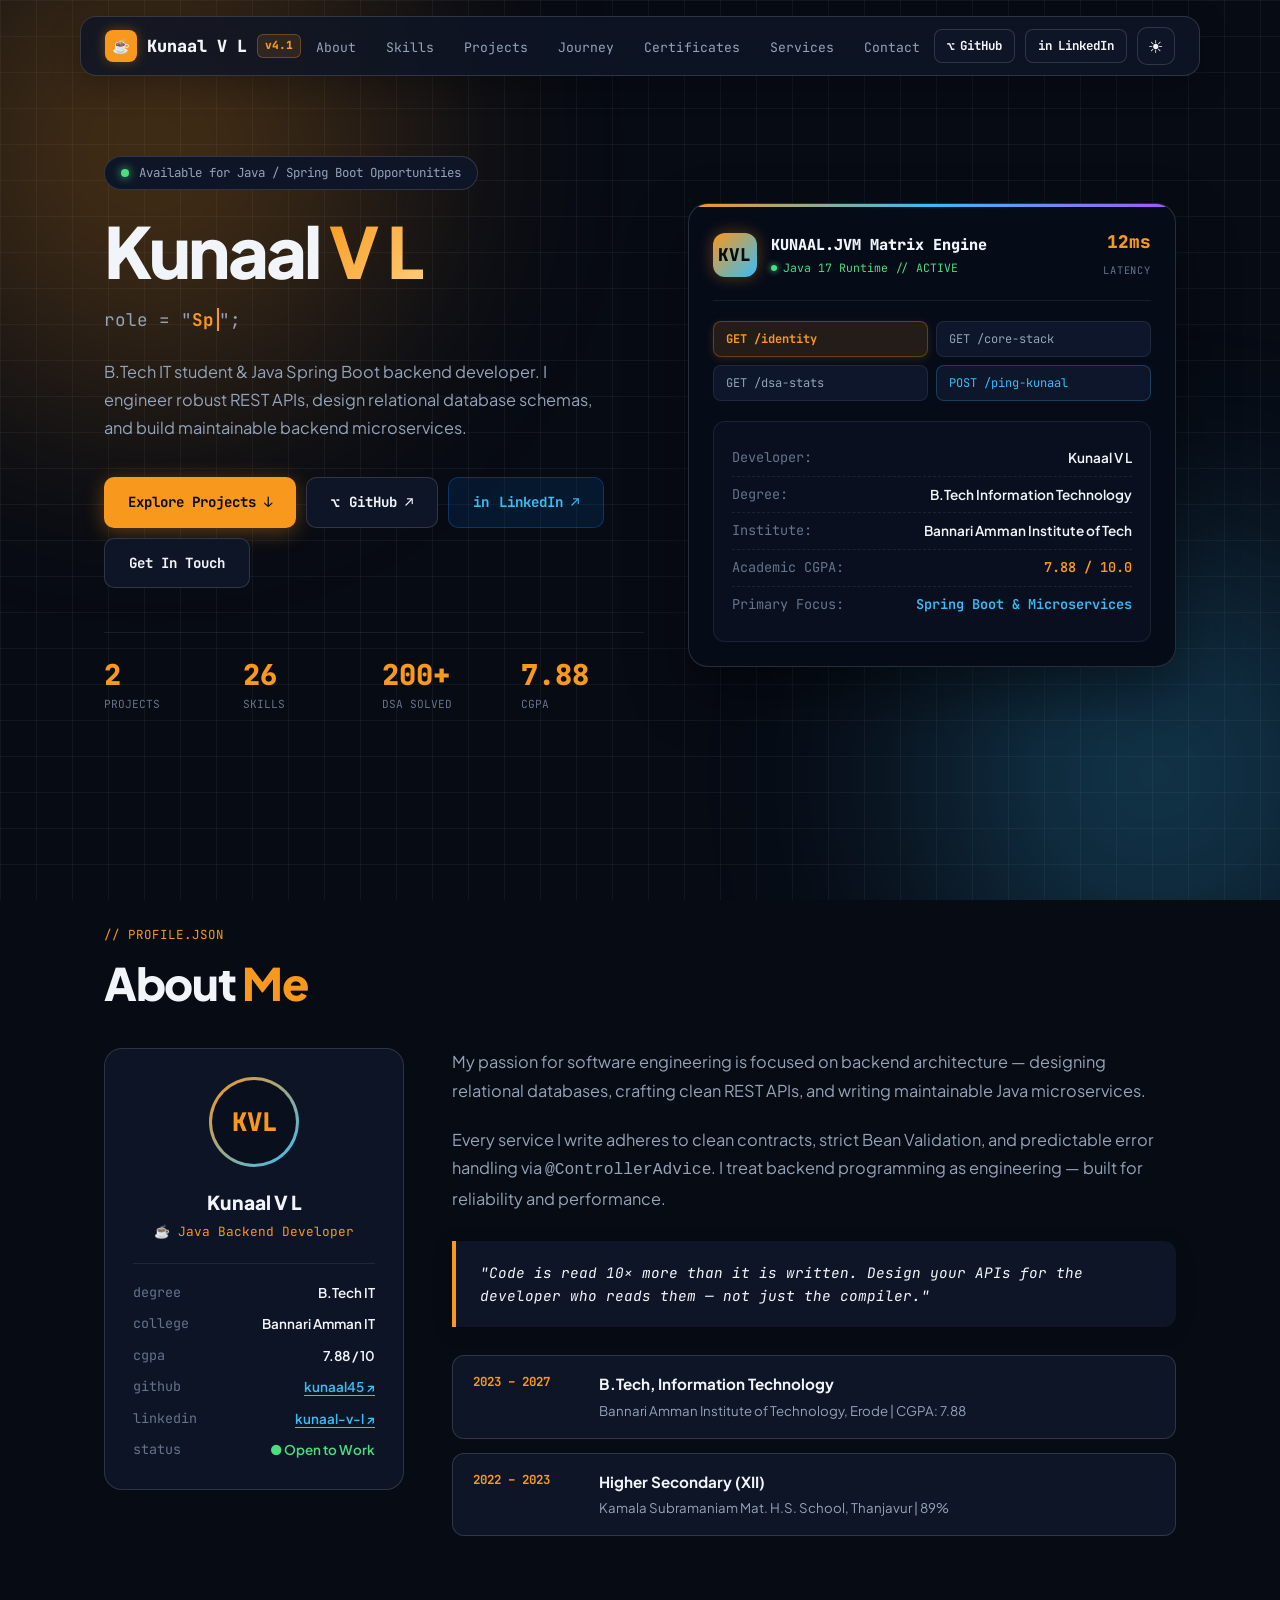
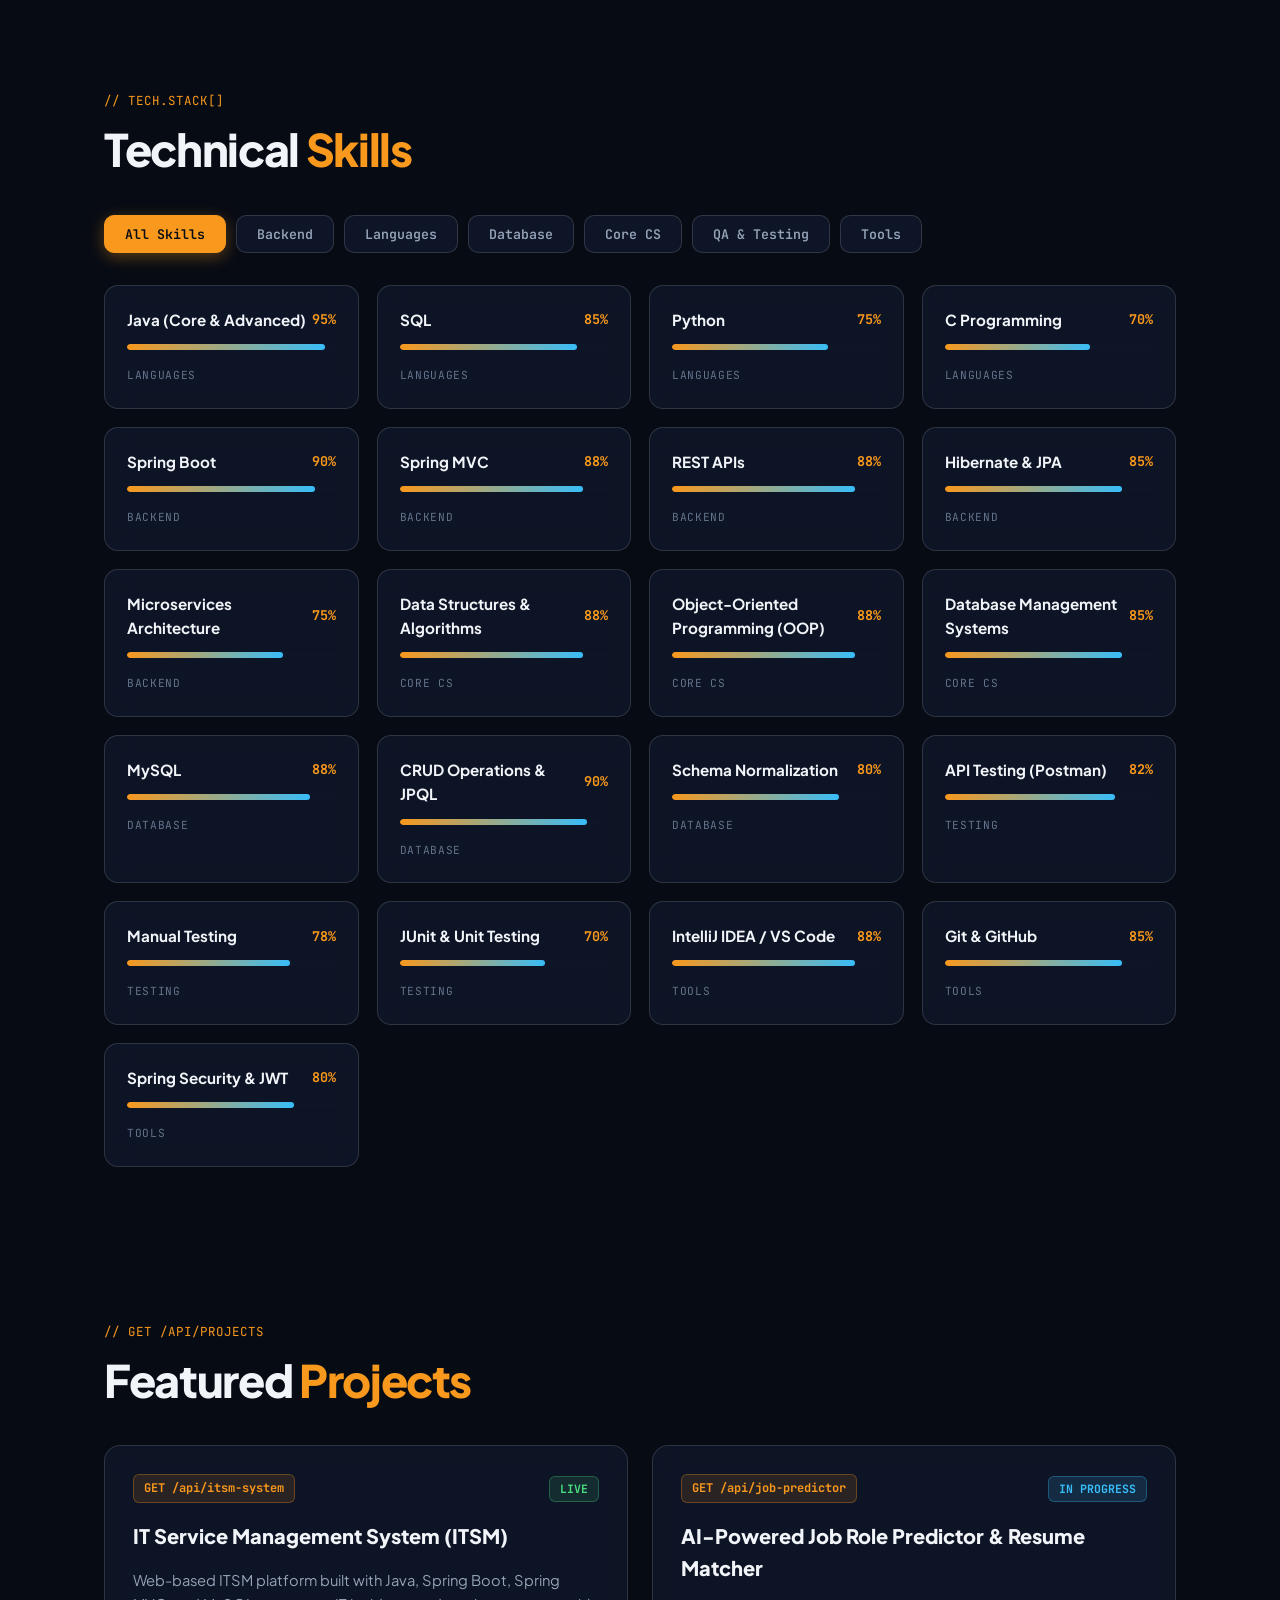
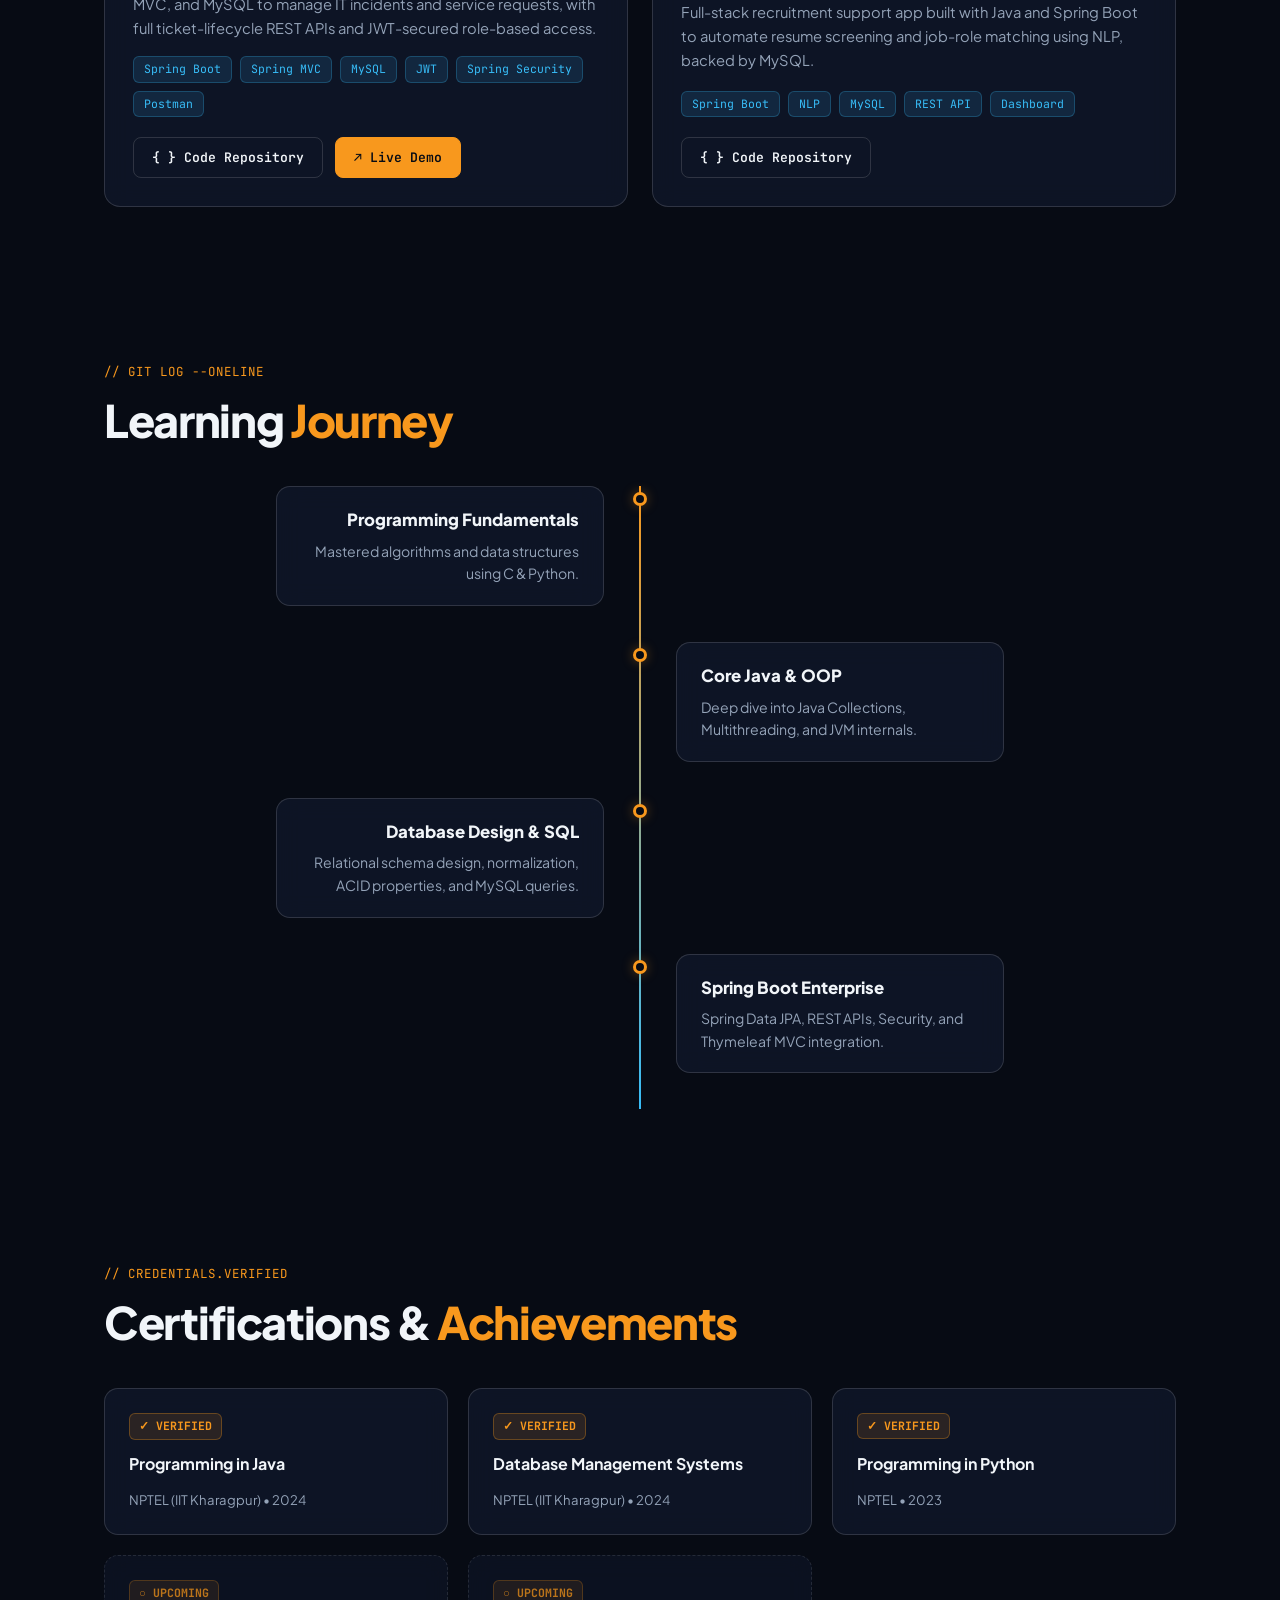
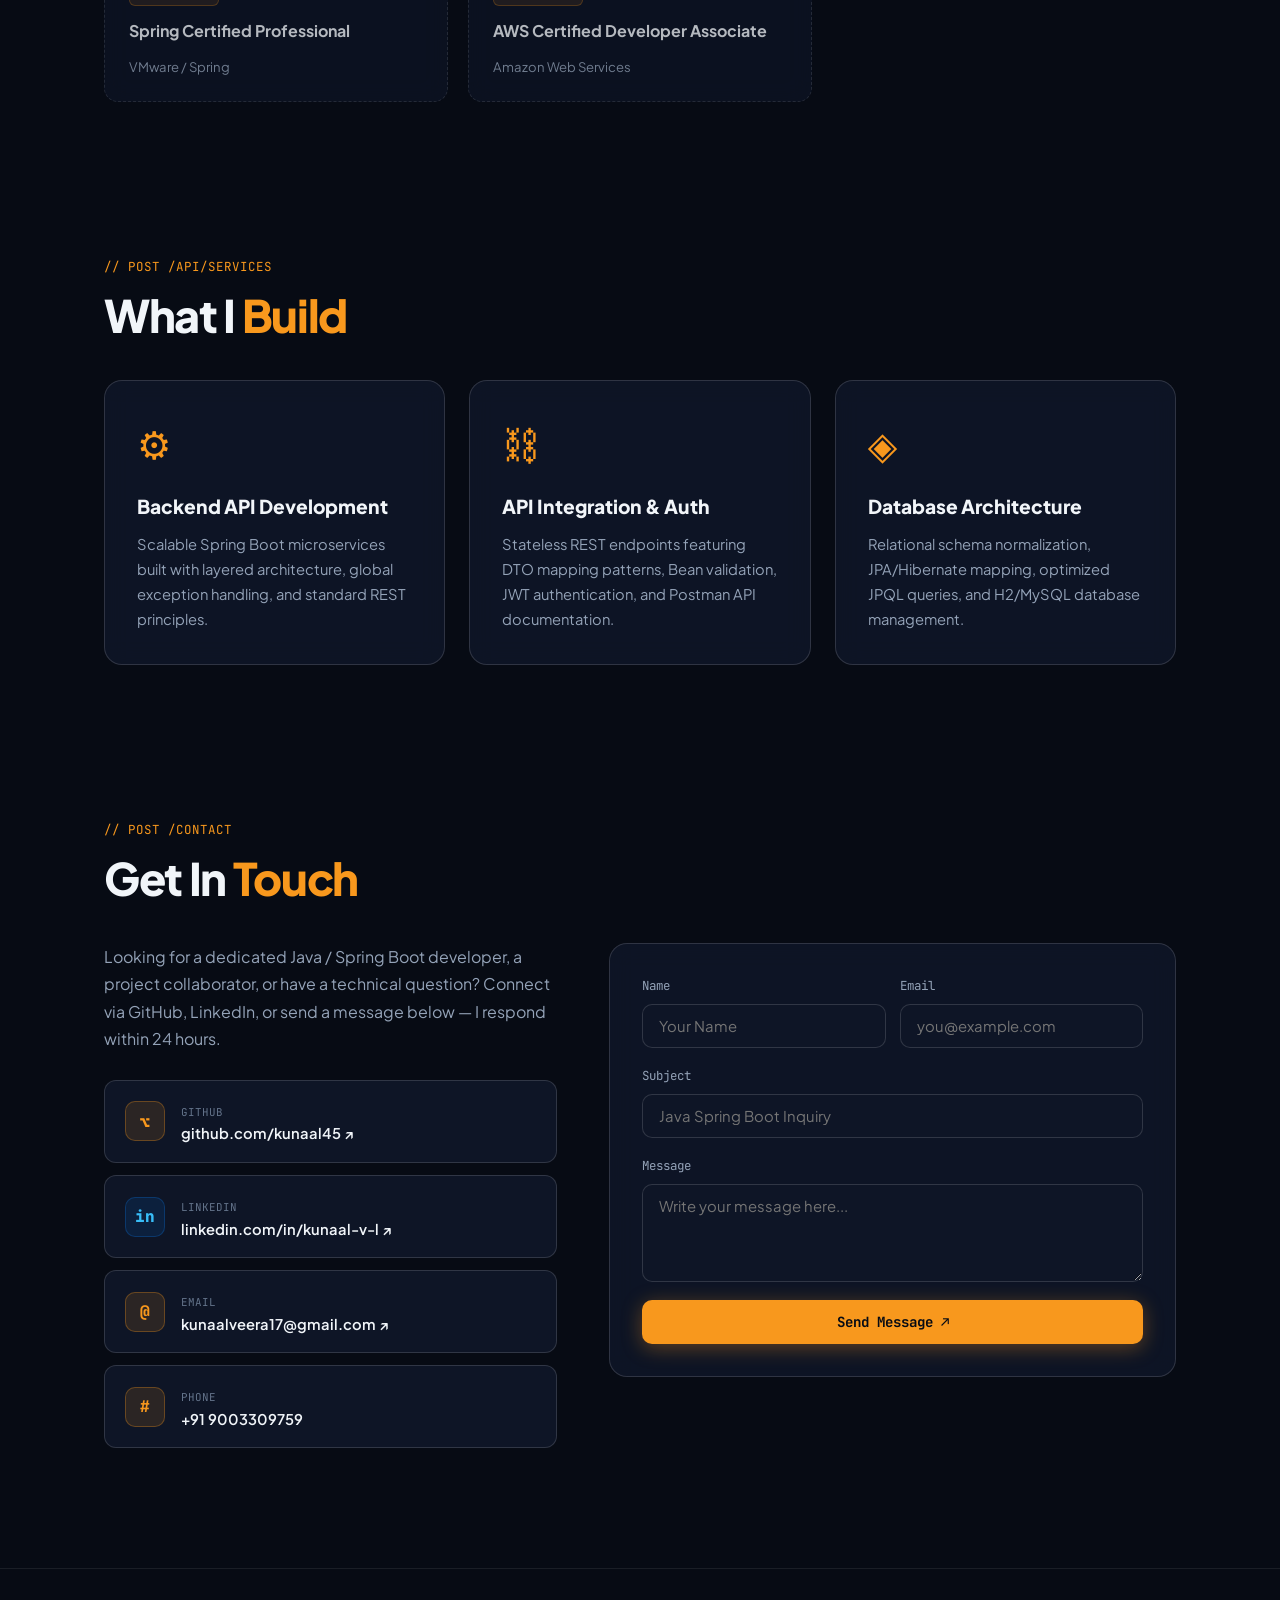
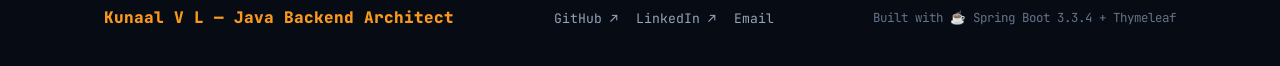
==== commit bca0f079: "Update portfolio details" ====
--- a/target/classes/templates/portfolio.html
+++ b/target/classes/templates/portfolio.html
@@ -1101,11 +1101,11 @@
 
       <div class="hero-stats">
         <div>
-          <span class="counter-val" th:text="${#lists.size(projects)}">2</span>
+          <span class="counter-val">2</span>
           <span class="counter-lbl">Projects</span>
         </div>
         <div>
-          <span class="counter-val" th:text="${#lists.size(skills)}">26</span>
+          <span class="counter-val">26</span>
           <span class="counter-lbl">Skills</span>
         </div>
         <div>
